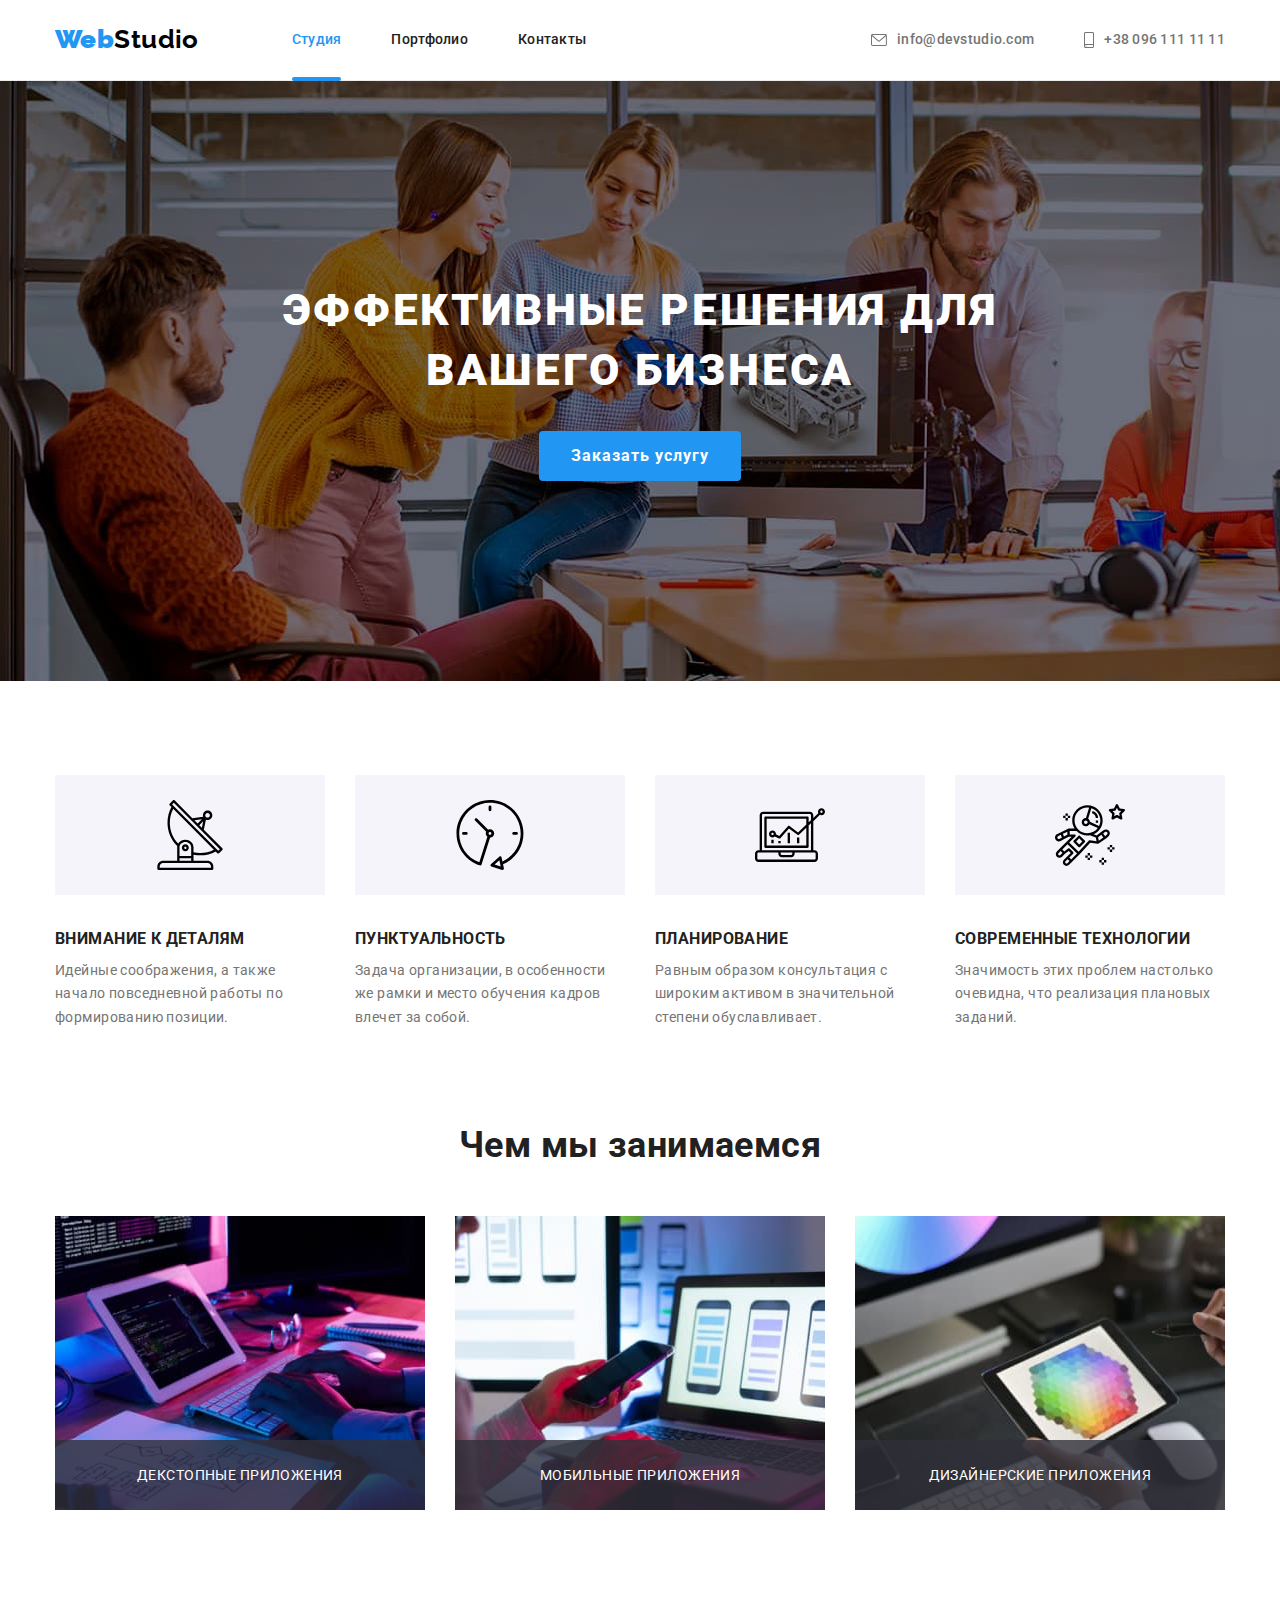
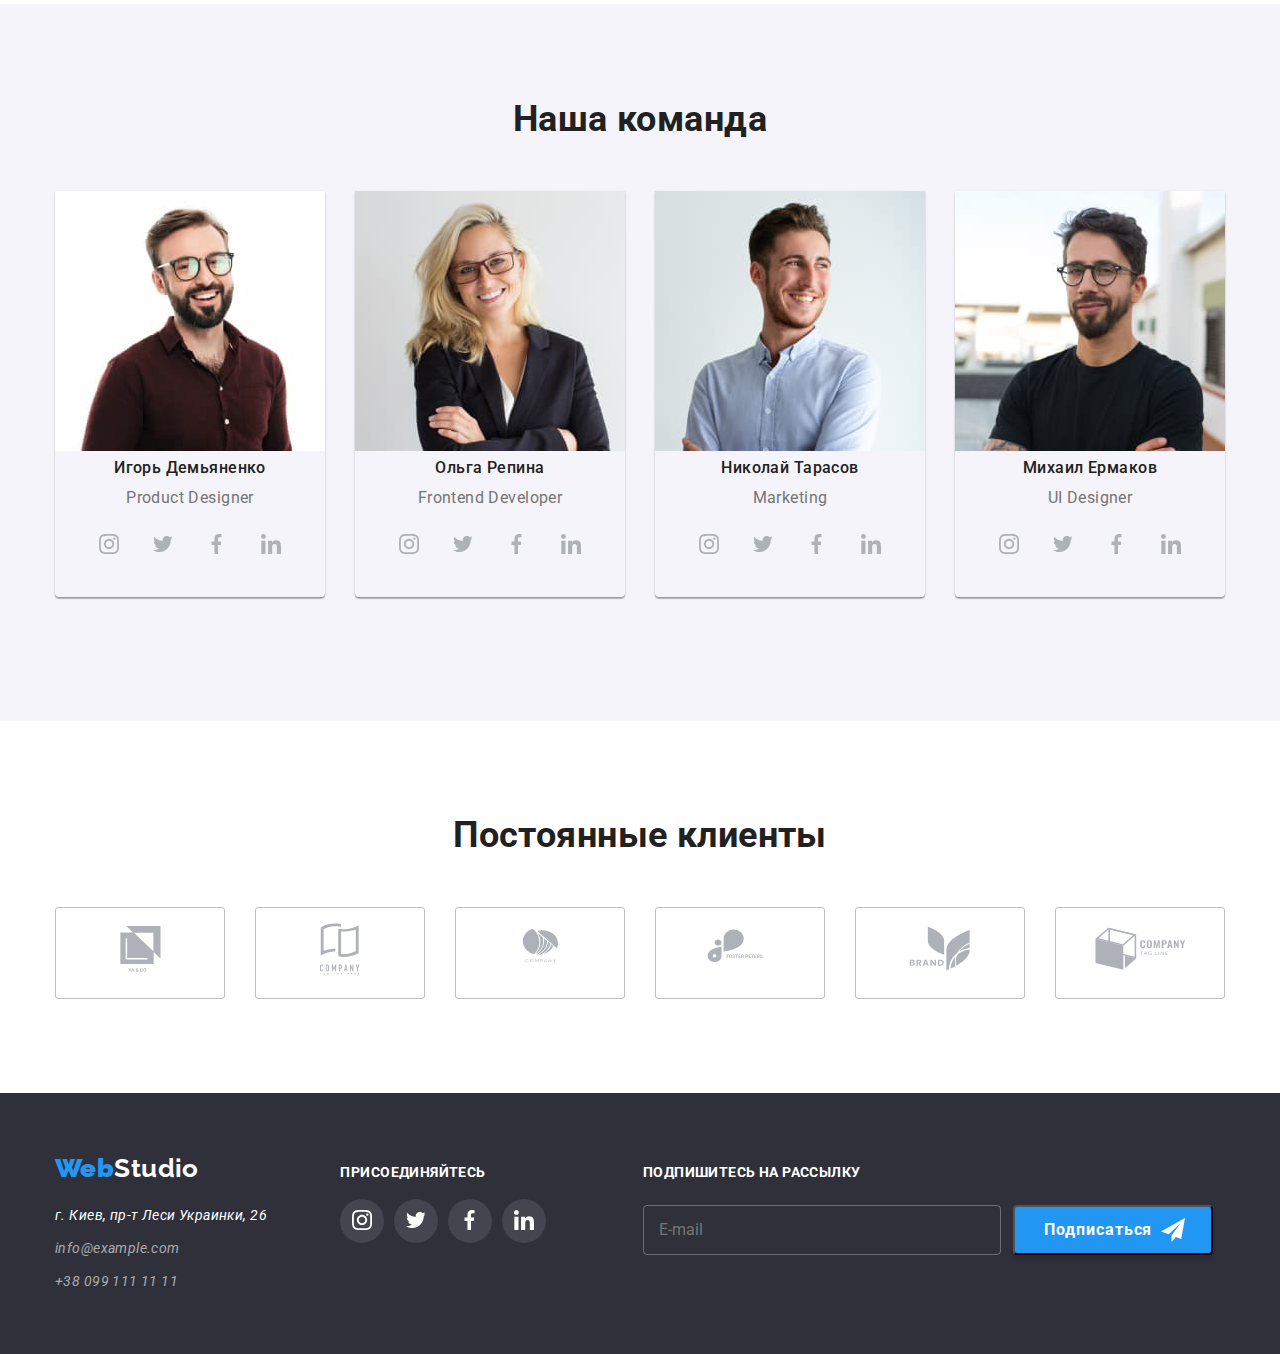
==== index.html @ 0b61c1f7 "." ====
<!DOCTYPE html>
<html lang="ru">

<head>
    <meta charset="UTF-8">
    <meta http-equiv="X-UA-Compatible" content="IE=edge">
    <meta name="viewport" content="width=device-width, initial-scale=1.0">
    <title>Studia</title>
    <link rel="stylesheet" href="https://cdnjs.cloudflare.com/ajax/libs/modern-normalize/1.1.0/modern-normalize.min.css">

    <link
        href="https://fonts.googleapis.com/css2?family=Raleway:wght@700&family=Roboto:wght@400;500;700;900&display=swap"
        rel="stylesheet">
    <link rel="stylesheet" href="./css/styles.css">
</head>

<body>
    <!-- Это шапка с навигацией -->
    <header class="header">
      <div class="container header">
          <a class="logo main" href="index.html">
        <b class="logo">Web</b>Studio</a>
    <nav class="main-nav">
    
        <ul class="main-ul">
            <li class="item current">
                <a class="link current" href="index.html">Студия </a>
            </li>
            <li class="item">
                <a class="link" href="portfolio.html">Портфолио</a>
            </li>
            <li class="item">
                <a class="link" href="#">Контакты</a>
            </li>
    
        </ul>
    </nav>
    <ul class="adrs-nav">
        <li class="item">
            <a class="link" href="">
                <svg class="icon-envelope" width="16px" height="12px"  >
                    <use href="./images/sprite.svg#envelope"   > </use>
                </svg>
                info@devstudio.com</a>
        </li>
        <li class="item">
            <a class="link" href="tel:+380961111111">
             <svg class="icon-phone" width="10px" height="16px">
                <use href="./images/sprite.svg#smartphone"> </use>
            </svg>
                +38 096 111 11 11</a></li>
    </ul>
</div>

    </header>
    <div class="line-under-header"></div>


    <main class="main">
        <!-- Блок герой -->
        <section class="section hero">
    <div class="container hero">
         <h1 class="hero-text">Эффективные решения для вашего бизнеса</h1>
        <button class="hero-btn" data-modal-open type="button">Заказать услугу</button>
    </div>
        </section>
        <section class="section benefits">
           <div class="container">
                <h2 class="benefits-main-title"> Наши преимущества</h2>
                <ul class="benefits-ul">
                    <li class="item">
                
                        <h3 class="benefits-title">
                        <svg class="icon-antenna" width="270px" height="120px">
                            <use href="./images/sprite.svg#antenna"> </use>
                        </svg>Внимание к деталям</h3>
                        <p class="benefits-text">Идейные соображения, а также начало повседневной работы по формированию позиции.</p>
                    </li>
                    <li class="item">
                        <h3 class="benefits-title">
                            <svg class="icon-clock" width="270px" height="120px">
                            <use href="./images/sprite.svg#clock"> </use>
                        </svg>Пунктуальность</h3>
                        <p class="benefits-text">Задача организации, в особенности же рамки и место обучения кадров влечет за собой.</p>
                    </li>
                    <li class="item">
                        <h3 class="benefits-title">
                            <svg class="icon-diagram" width="270px" height="120px">
                                <use href="./images/sprite.svg#diagram"> </use>
                            </svg>Планирование</h3>
                        <p class="benefits-text">Равным образом консультация с широким активом в значительной степени обуславливает.</p>
                    </li>
                    <li class="item">
                        <h3 class="benefits-title">
                            <svg class="icon-astronaut" width="270px" height="120px">
                                <use href="./images/sprite.svg#astronaut"> </use>
                            </svg>Современные технологии</h3>
                        <p class="benefits-text">Значимость этих проблем настолько очевидна, что реализация плановых заданий.</p>
                    </li>
                </ul>
           </div>
        </section>
        <section class="section works">
         <div class="container">
             <h2 class="works-title">Чем мы занимаемся</h2>
             <ul class="works-ul">
                 <li class="item">
                    <div class="works-card">
                        <img src="./images/box1.jpg" alt="Работа над проэктами" width="370" />
                         <div class="position-text">
                             <p class="works-text">ДЕКСТОПНЫЕ ПРИЛОЖЕНИЯ</p>
                        </div>
                        </div>
                    </li>
                    <li class="item">
                        <div class="works-card">
                        <img src="./images/box2.jpg" alt="Оптимизация под устройства" width="370" />
                        <div class="position-text">
                            <p class="works-text">МОБИЛЬНЫЕ ПРИЛОЖЕНИЯ</p>
                        </div>
                        </div>
                    </li>
                    <li class="item">
                    <div class="works-card">
                        <img src="./images/box3.jpg" alt="Цветокоррекция" width="370" />
                        <div class="position-text">
                            <p class="works-text">ДИЗАЙНЕРСКИЕ ПРИЛОЖЕНИЯ</p>
                        </div>
                        </div>
                    </div> 

 
                 </li>
             </ul>
         </div>
        </section>
        <section class="section workers">
            <!-- Секция с командой -->
           <div class="container">
                <h2 class="workers-main ">Наша команда</h2>
                <ul class="workers-ul">
                    <li class="item">
                        <img src="./images/img.jpg" width="270" alt="Специалист Игорь Демьяненко" />
                        <h3 class="workers-title">Игорь Демьяненко</h3>
                        <p class="workers-text">Product Designer</p>
                        <ul class="icon-workers">
                           <li class="item-icon"><a class="link-icon" href="">
                                    <svg class="icon-instagram">
                                        <use href="./images/sprite.svg#instagram"> </use>
                                    </svg>
                            </a></li> 
                            <li class="item-icon"><a class="link-icon" href="">
                                    <svg class="icon-twitter">
                                        <use href="./images/sprite.svg#twitter"> </use>
                                    </svg>
                            </a></li>
                            <li class="item-icon"><a class="link-icon" href="">
                                    <svg class="icon-facebook">
                                        <use href="./images/sprite.svg#facebook"> </use>
                                    </svg>
                            </a></li>
                            <li class="item-icon"><a class="link-icon" href="">
                                    <svg class="icon-linkedin">
                                        <use href="./images/sprite.svg#linkedin"> </use>
                                    </svg>
                            </a></li>
                        </ul>
                    </li>
                
                    <li class="item">
                        <img src="./images/img(1).jpg" width="270" alt="Специалист Ольга Репина" />
                        <h3 class="workers-title">Ольга Репина</h3>
                        <p class="workers-text">Frontend Developer</p>

                                                <ul class="icon-workers">
                                                    <li class="item-icon"><a class="link-icon" href="">
                                                            <svg class="icon-instagram">
                                                                <use href="./images/sprite.svg#instagram"> </use>
                                                            </svg>
                                                        </a>
                                                    </li>
                                                    <li class="item-icon"><a class="link-icon" href="">
                                                            <svg class="icon-twitter">
                                                                <use href="./images/sprite.svg#twitter"> </use>
                                                            </svg>
                                                        </a></li>
                                                    <li class="item-icon"><a class="link-icon" href="">
                                                            <svg class="icon-facebook">
                                                                <use href="./images/sprite.svg#facebook"> </use>
                                                            </svg>
                                                        </a></li>
                                                    <li class="item-icon"><a class="link-icon" href="">
                                                            <svg class="icon-linkedin">
                                                                <use href="./images/sprite.svg#linkedin"> </use>
                                                            </svg>
                                                        </a></li>
                                                </ul>
                    </li>
                
                    <li class="item">
                        <img src="./images/img(2).jpg" width="270" alt="Специалист Николай Тарасов" />
                        <h3 class="workers-title">Николай Тарасов</h3>
                        <p class="workers-text">Marketing</p>
                                                <ul class="icon-workers">
                                                    <li class="item-icon"><a class="link-icon" href="">
                                                            <svg class="icon-instagram">
                                                                <use href="./images/sprite.svg#instagram"> </use>
                                                            </svg>
                                                        </a></li>
                                                    <li class="item-icon"><a class="link-icon" href="">
                                                            <svg class="icon-twitter">
                                                                <use href="./images/sprite.svg#twitter"> </use>
                                                            </svg>
                                                        </a></li>
                                                    <li class="item-icon"><a class="link-icon" href="">
                                                            <svg class="icon-facebook">
                                                                <use href="./images/sprite.svg#facebook"> </use>
                                                            </svg>
                                                        </a></li>
                                                    <li class="item-icon"><a class="link-icon" href="">
                                                            <svg class="icon-linkedin">
                                                                <use href="./images/sprite.svg#linkedin"> </use>
                                                            </svg>
                                                        </a></li>
                                                    </ul>
                
                    </li>
                
                    <li class="item">
                        <img src="./images/img(3).jpg" width="270" alt="Специалист Михаил Ермаков" />
                        <h3 class="workers-title">Михаил Ермаков</h3>
                        <p class="workers-text">UI Designer
                        </p>
                                                <ul class="icon-workers">
                                                    <li class="item-icon"><a class="link-icon" href="">
                                                            <svg class="icon-instagram">
                                                                <use href="./images/sprite.svg#instagram"> </use>
                                                            </svg>
                                                        </a></li>
                                                    <li class="item-icon"><a class="link-icon" href="">
                                                            <svg class="icon-twitter">
                                                                <use href="./images/sprite.svg#twitter"> </use>
                                                            </svg>
                                                        </a></li>
                                                    <li class="item-icon"><a class="link-icon" href="">
                                                            <svg class="icon-facebook">
                                                                <use href="./images/sprite.svg#facebook"> </use>
                                                            </svg>
                                                        </a></li>
                                                    <li class="item-icon"><a class="link-icon" href="">
                                                            <svg class="icon-linkedin">
                                                                <use href="./images/sprite.svg#linkedin"> </use>
                                                            </svg>
                                                        </a></li>
                                                </ul>
                    </li>
                </ul>
           </div>
        </section>
        <section class="section">
         <div class="container">
            <h2 class="clients-title">Постоянные клиенты</h2>

            <ul class="clients-ul">
                
                <li class="item">
                    <a class="link" href="#">
                    <svg class="icon group-1">
                        <use href="./images/sprite.svg#group-1" ></use>
                    </svg>
                    </a>
                </li>
                <li class="item"><a class="link"  href="#">
                    <svg class="icon group-2">
                        <use href="./images/sprite.svg#group-2"></use>
                    </svg>
                </a></li>
                <li class="item"><a class="link"  href="#">
                    <svg class="icon group-3">
                        <use href="./images/sprite.svg#group-3"></use>
                    </svg>
                </a></li>
                <li class="item"><a class="link"  href="#">
                    <svg class="icon group-4">
                        <use href="./images/sprite.svg#group-4"></use>
                    </svg>
                </a></li>
                <li class="item"><a class="link"  href="#">
                    <svg class="icon group-5">
                        <use href="./images/sprite.svg#group-5"></use>
                    </svg>
                </a></li>
                <li class="item"><a  class="link" href="#">
                    <svg class="icon group-6">
                        <use href="./images/sprite.svg#group-6"></use>
                    </svg>
                </a></li>
            </ul>
         </div>        
        </section>
    </main>

    <footer>
    <div class="container address">

        <div class="div-address">
                <a class="logo ftr" href="index.html"><b class="logo">Web</b>Studio
                </a>
                
                <address class="address">
                    <a class="link" href="">г. Киев, пр-т Леси Украинки, 26
                    </a>
                    <a class="address-cnt" href="info@example.com">info@example.com
                    </a>
                    <a class="address-cnt" href="tel:+380991111111">+38 099 111 11 11
                    </a>
                
                </address>
        </div>
        
         <div class="join-us">
            <h2 class="footer-title">ПРИСОЕДИНЯЙТЕСЬ</h2>
            <ul class="icon-footer-ul">
                <li class="item-icon"><a class="link-icon" href="">
                           <svg class="icon-instagram footer">
                               <use href="./images/sprite.svg#instagram"> </use>
                           </svg>
                      </a></li>
                  <li class="item-icon"><a class="link-icon" href="">
                          <svg class="icon-twitter footer">
                              <use href="./images/sprite.svg#twitter"> </use>
                          </svg>
                      </a></li>
                  <li class="item-icon"><a class="link-icon" href="">
                          <svg class="icon-facebook footer">
                              <use href="./images/sprite.svg#facebook"> </use>
                          </svg>
                      </a></li>
                   <li class="item-icon"><a class="link-icon" href="">
                           <svg class="icon-linkedin footer">
                               <use href="./images/sprite.svg#linkedin"> </use>
                           </svg>
                    </a></li>
            </ul>
         </div>
         <div class="join-us-mail">
            <b class="join-text">ПОДПИШИТЕСЬ НА РАССЫЛКУ</b>
            <form  class="form-mail">
            <label>
                <input class="mail-footer" type="mail" name="mail-footer" placeholder="E-mail"> 
            </label>
            <div class="position-send-icon">
               <button type="submit" class="join-button-footer"> Подписаться</button>
                <svg class="icon-send">
                <use href="./images/sprite.svg#send"> </use>
                </svg>
            </div>
            </form>
         </div>
            

</div>

    
    </footer >
            <div class="backdrop is-hidden" data-modal>
                <div class="modal ">
                <button class="modal-btn" data-modal-close type="button">
                  <svg class="close-modal">
                       <use href="./images/sprite.svg#close-form"> </use>
                  </svg>
                </button>
                <b class="main-text-modal">Оставьте свои данные,мы вам перезвоним</b>

                <form  class="form-modal">
                <label class="form-field">Имя
                <div class="grouping-icon">
                    <input class="field" name="name" type="name" placeholder=" ">
                    <svg class="icon-modal person">
                        <use href="./images/sprite.svg#person-form"> </use>
                    </svg>
                </div>
                </label>
                <label class="form-field">Телефон
                <div class="grouping-icon">
                    <input class="field" name="tel" type="tel" placeholder=" ">
                    <svg class="icon-modal phone">
                          <use href="./images/sprite.svg#phone-form"> </use>
                    </svg>
                </div>
                </label>
                <label class="form-field">Почта
                <div class="grouping-icon">
                    <input class="field" name="mail" type="email" placeholder=" ">
                    <svg class="icon-modal mail">
                        <use href="./images/sprite.svg#email-form"> </use>
                    </svg>
                </div>
                </label>
                <label class="form-field">Комментарий
                    <textarea class="field comment" name="comment"  placeholder="Введите текст"></textarea>
                </label >
                <div class="policy-field">
                <input class="checkbox-policy" type="checkbox" name="policy" id="policy">
                <label class="policy" for="policy">
                    Соглашаюсь с рассылкой и принимаю&nbsp;&nbsp;
                    <a href="#">Условия договора</a>
                    
                
                </label>
                </div>
                <button class="modal-submit-button" type="submit">
                    Отправить
                </button>
                </form>




                
                </div>
             </div>
    <script src="./js/modal.js"></script>
</body>

</htm
---- css/styles.css ----
/* ЦВЕТ ТЕКСТА
 Часть лого цвет #2196F3 
 Вторая часть лого цвет #000000  
Заголовки и навигация цвет #212121 
 Основной цвет #757575
 Блок герой и часть адресса #ffffff
*/
:root {
  --primery-text-color: #757575;
  --tittle-text-color: #212121;
  --accent-color: #2196f3;
  --white-color: #ffffff;
  --backround-color: #e5e5e5;
  --black-color: #000000;
  --cubiec-bezier: cubic-bezier(0.4, 0, 0.2, 1);
}
body {
  background-color: #ffffff;
  color: var(--primery-text-color);
  font-family: Roboto, sans-serif;
  letter-spacing: 0.03em;
  font-size: 14px;
  line-height: 1.71;
  width: 100%;
  height: 100%;
}
ul,
p,
h1,
h2,
h3,
h4,
h5,
h6,
li,
a,
form,
input,
label {
  margin: 0;
  padding: 0;
}

.section {
  padding-top: 94px;
  padding-bottom: 94px;
}

.line-under-header {
  width: 100%;
  height: 1px;
  background-color: #ececec;
}

.container {
  width: 1200px;
  padding-left: 15px;
  padding-right: 15px;
  margin: 0 auto;
}

.container.header {
  display: flex;
  align-items: center;
  padding-top: 24px;
  padding-bottom: 25px;
}

.main-ul {
  display: flex;
  margin-left: 93px;
}

.main-ul .item:not(:last-child) {
  margin-right: 50px;
}

.main-ul .link {
  display: flex;
  text-decoration: none;
  font-weight: 500;
  line-height: 1.14;
  letter-spacing: 0.02em;

  color: var(--tittle-text-color);

  display: block;
}

/* .main-ul .link.current {
  display: block;
  position: relative;
}

.main-ul .link.current::after {
  content: 'hhh';
  display: block;
  position: absolute;
  border-radius: 2px;
  width: 100%;
  height: 4px;
  background-color: #2196f3;
  opacity: 1;
} */

.main-nav .link:hover,
.main-nav .link:focus {
  color: var(--accent-color);
}

.main-nav .main-ul,
.adrs-nav,
.works-ul,
.workers-ul,
.text-ul,
.btn-ul,
.prtfl-ul {
  list-style: none;
}

.logo {
  color: var(--accent-color);
}

.logo.main {
  color: var(--black-color);
  font-family: Raleway, sans-serif;
  font-weight: 700;
  font-size: 26px;
  line-height: 1.2;
  text-decoration: none;
}

.logo.ftr {
  color: var(--white-color);
  font-family: Raleway;
  font-weight: 700;
  font-size: 26px;
  line-height: 1.2;
  text-decoration: none;

  display: block;
  margin-bottom: 20px;
}

.adrs-nav {
  display: flex;
  margin-left: auto;
}

.adrs-nav .item:not(:last-child) {
  margin-right: 50px;
}

.adrs-nav .link {
  color: var(--primery-text-color);
  font-weight: 500;
  line-height: 1.14;
  letter-spacing: 0.02em;
  text-decoration: none;

  display: flex;
  align-items: center;
}

.icon-envelope {
  margin-right: 10px;
  fill: currentColor;
}
.icon-envelope:focus,
.icon-envelope:hover,
.icon-phone:focus,
.icon-phone:hover {
  fill: var(--accent-color);
}

.icon-phone {
  fill: currentColor;
  margin-right: 10px;
}

.adrs-nav .link:hover,
.adrs-nav .link:focus {
  color: var(--accent-color);
  fill: var(--accent-color);
}

.section.hero {
  display: flex;
  justify-content: center;
  align-items: center;
  max-width: 1600px;
  height: 600px;
  margin: auto;
  background-image: linear-gradient(
      to right,
      rgba(0, 0, 0, 0.2),
      rgba(0, 0, 0, 0.2)
    ),
    url('../images/fon.jpg');
}

.container.hero .hero-text {
  color: var(--white-color);
  font-weight: 900;
  font-size: 44px;
  line-height: 1.36;
  text-align: center;
  letter-spacing: 0.06em;
  text-transform: uppercase;

  margin-bottom: 30px;
  width: 900px;
  margin-left: auto;
  margin-right: auto;
}

.hero-btn {
  background-color: var(--accent-color);
  color: var(--white-color);
  font-weight: 700;
  font-size: 16px;
  line-height: 1.87;
  letter-spacing: 0.06em;
  display: block;
  margin: 0 auto;
  padding: 10px 32px;

  border: #2196f3;
  border-radius: 4px;
}

.benefits-ul {
  display: flex;
  list-style: none;
}

.benefits-ul .item:not(:last-child) {
  margin-right: 30px;
}

.icon-antenna,
.icon-clock,
.icon-diagram,
.icon-astronaut {
  padding: 25px 100px;
  background-color: #f5f4fa;
  margin-bottom: 30px;
}

.benefits-ul .benefits-title {
  color: var(--tittle-text-color);
  font-weight: 700;
  line-height: 1.14;
  text-transform: uppercase;
  margin-bottom: 10px;
}

.benefits-ul .benefits-text {
  line-height: 1.71;
  width: 270px;
}

.section.works {
  padding-bottom: 94px;
  padding-top: 0px;
}

.works-ul {
  display: flex;
}

.works-ul .item {
}

.works-ul .item:not(:last-child) {
  margin-right: 30px;
}

.works-card {
  position: relative;
  height: 294px;
}

.works-title {
  color: var(--tittle-text-color);
  font-weight: 700;
  font-size: 36px;
  line-height: 1.17;
  text-align: center;

  margin-bottom: 50px;
}

.works-ul .works-text {
  font-style: 700;
  font-size: 14px;
  line-height: 1;
  text-align: center;
  color: var(--white-color);
}

.position-text {
  position: absolute;
  display: flex;
  justify-content: center;
  align-items: center;
  bottom: 0%;
  left: 0%;
  width: 100%;
  height: 70px;
  background-color: rgba(47, 48, 58, 0.8);
}

.section.workers {
  background-color: #f5f4fa;
  padding-bottom: 94px;
  padding-top: 94px;
}

.workers-ul {
  display: flex;
  margin-bottom: 30px;
}

.workers-ul .item {
  margin-right: 30px;
  box-shadow: 0px 2px 1px rgba(0, 0, 0, 0.2), 0px 1px 1px rgba(0, 0, 0, 0.14),
    0px 1px 3px rgba(0, 0, 0, 0.12);
  border-bottom-right-radius: 4px;
  border-bottom-left-radius: 4px;
}

.icon-workers {
  display: flex;
  list-style: none;
  justify-content: center;
  align-items: center;
  margin-top: 16px;
  margin-bottom: 30px;
}

.icon-workers .item-icon {
  display: flex;
  justify-content: center;
  align-items: center;
  width: 44px;
  height: 44px;
}

.icon-workers .item-icon:hover,
.icon-workers .item-icon:focus {
  transition: background-color 250ms var(--cubiec-bezier);
  background-color: #2196f3;
  fill: var(--white-color);
  border-radius: 50%;
  cursor: pointer;
}

.icon-workers .item-icon:hover .icon-facebook {
  fill: var(--white-color);
}

.icon-workers .item-icon:hover .icon-instagram {
  fill: var(--white-color);
}

.icon-workers .item-icon:hover .icon-twitter {
  fill: var(--white-color);
}

.icon-workers .item-icon:hover .icon-linkedin {
  fill: var(--white-color);
}

.icon-workers .item-icon:not(:last-child) {
  margin-right: 10px;
}

.icon-facebook,
.icon-instagram,
.icon-linkedin,
.icon-twitter {
  transition: fill 250ms var(--cubiec-bezier);
  fill: #afb1b8;
  width: 20px;
  height: 20px;
  margin-top: 6px;
}

.workers-main {
  color: var(--tittle-text-color);
  font-weight: 700;
  font-size: 36px;
  line-height: 1.17;
  text-align: center;

  margin-bottom: 50px;
}

.workers-ul .workers-title {
  color: var(--tittle-text-color);
  font-weight: 500;
  font-size: 16px;
  line-height: 1.2;
  text-align: center;

  margin-bottom: 10px;
}

.workers-ul .workers-text {
  font-size: 16px;
  line-height: 1.2;
  text-align: center;
}

.clients-title {
  font-weight: 700;
  font-size: 36px;
  line-height: 1.16;
  text-align: center;
  vertical-align: top;
  color: var(--tittle-text-color);

  margin-bottom: 50px;
}

.clients-ul {
  display: flex;
  list-style: none;
}

.clients-ul .item {
  width: 170px;
  height: 92px;
  border: 1px solid rgba(0, 0, 0, 0.25);
  border-radius: 3px;

  display: flex;
  align-items: center;
  justify-content: center;
  cursor: pointer;
}

.clients-ul .item:hover,
.clients-ul .item:focus {
  border-color: var(--accent-color);
  cursor: pointer;
}

.clients-ul .item:hover .icon {
  fill: var(--accent-color);
}

.clients-ul .item:not(:last-child) {
  margin-right: 30px;
}

.icon.group-1 {
  width: 41px;
  height: 46px;
}

.icon.group-2 {
  width: 40px;
  height: 52px;
}

.icon.group-3 {
  width: 43px;
  height: 41px;
}

.icon.group-4 {
  width: 84px;
  height: 40px;
}

.icon.group-5 {
  width: 62px;
  height: 45px;
}

.icon.group-6 {
  width: 93px;
  height: 43px;
}

.icon {
  fill: #afb1b8;
}

footer {
  background-color: #2f303a;
}

.div-address {
  display: inline-flex;
  flex-direction: column;
  margin-right: 70px;
}
.join-us {
  display: inline-flex;
  flex-direction: column;
}

.icon-footer-ul {
  display: flex;
  list-style: none;
  margin-top: 20px;
}

.icon-footer-ul .item-icon {
  display: flex;
  align-items: center;
  justify-content: center;
  width: 44px;
  height: 44px;
  transition: background-color 250ms var(--cubiec-bezier);
  border-radius: 50%;
  background-color: rgba(255, 255, 255, 0.1);
}

.icon-footer-ul .item-icon:focus,
.icon-footer-ul .item-icon:hover {
  background-color: var(--accent-color);
  cursor: pointer;
}

.icon-footer-ul .item-icon:hover .icon-facebook.footer {
  fill: var(--white-color);
}

.icon-footer-ul .item-icon:hover .icon-linkedin.footer {
  fill: var(--white-color);
}

.icon-footer-ul .item-icon:hover .icon-twitter.footer {
  fill: var(--white-color);
}

.icon-footer-ul .item-icon:hover .icon-instagram.footer {
  fill: var(--white-color);
}

.icon-facebook.footer,
.icon-instagram.footer,
.icon-linkedin.footer,
.icon-twitter.footer {
  fill: var(--white-color);
}

.icon-footer-ul .item-icon:not(:last-child) {
  margin-right: 10px;
}

.footer-title {
  font-style: 700;
  font-size: 14px;
  line-height: 1.14;
  line-height: 100%;
  vertical-align: top;

  color: var(--white-color);
}

.container.address {
  padding-bottom: 60px;
  padding-top: 60px;
}

.address .address-cnt {
  margin-top: 9px;
}

.address .link {
  text-decoration: none;
  color: var(--white-color);
  line-height: 1.71;
}

.address .link:hover,
.address .link:focus {
  color: var(--accent-color);
}

.address .address-cnt {
  color: rgba(255, 255, 255, 0.6);
  line-height: 1.71;
  text-decoration: none;

  display: block;
}

.address .address-cnt:hover,
.address .address-cnt:focus {
  color: var(--accent-color);
}

/* Портфолио */
.prtfl-ul .link {
  text-decoration: none;
}

.btn-ul {
  display: flex;
  justify-content: center;
}

.btn-ul .item:not(:last-child) {
  margin-right: 8px;
}

.btn-ul .prtfl-btn {
  transition: background-color 250ms var(--cubiec-bezier),
    color 250ms var(--cubiec-bezier), box-shadow 250ms var(--cubiec-bezier);
  border: #f5f4fa;
  border-radius: 4px;
  padding: 6px 22px;
  font-family: Roboto, sans-serif;
  color: var(--tittle-text-color);
  background-color: #f5f4fa;
  font-weight: 500;
  font-size: 16px;
  line-height: 1.39;
  text-align: center;
}

.btn-ul .prtfl-btn:hover,
.btn-ul .prtfl-btn:focus {
  background-color: var(--accent-color);
  color: var(--white-color);
  box-shadow: 0px 2px 2px 0px rgba(0, 0, 0, 0.12);

  box-shadow: 0px 1px 2px 0px rgba(0, 0, 0, 0.08);

  box-shadow: 0px 3px 1px 0px rgba(0, 0, 0, 0.1);
}

.prtfl-ul {
  display: flex;
  flex-wrap: wrap;
  margin-top: 34px;
}

.prtfl-ul .item {
  width: calc((100% - 60px) / 3);
  margin-right: 30px;
  margin-bottom: 30px;
}

.prtfl-ul .item:nth-child(3n) {
  margin-right: 0px;
}

.prtfl-ul .item:nth-last-child(-n + 3) {
  margin-bottom: 0px;
}

.prtfl-ul .link {
  display: block;
  border-bottom-style: solid;
  border-color: #eeeeee;
}

.prtfl-ul .item .link:hover,
.prtfl-ul .item .link:focus {
  transition: box-shadow 250ms var(--cubiec-bezier);
  box-shadow: 0px 4px 4px 0px rgba(0, 0, 0, 0.25);
}

.prtfl-ul .prtfl-h {
  color: var(--tittle-text-color);
  font-weight: 700;
  font-size: 18px;
  line-height: 2;
  letter-spacing: 0.06em;
  padding-top: 20px;
  padding-left: 24px;
}

.prtfl-ul .prtfl-p {
  color: var(--primery-text-color);
  font-size: 16px;
  line-height: 1.87;
  padding-bottom: 20px;
  padding-left: 24px;
}

.hero-btn,
.btn-ul .prtfl-btn {
  cursor: pointer;
}

.benefits-main-title,
.prtfl {
  display: none;
}

.product-thumb {
  position: relative;
  overflow: hidden;
  height: 294px;
}

.product-action {
  position: absolute;
  left: 0;
  top: 0;
  width: 100%;
  height: 100%;
  transform: translatey(100%);
  opacity: 0;
  transition: transform 250ms var(--cubiec-bezier),
    opacity 250ms var(--cubiec-bezier);
  background-color: rgba(33, 150, 243, 0.9);
}

.link:hover .product-action {
  opacity: 1;
  transform: translatey(0);
}

.action-text {
  font-size: 18px;
  line-height: 1.33;
  text-align: left;
  vertical-align: top;
  color: var(--white-color);
  padding: 63px 22px;
}

/* //current page  */

.item.current::after {
  content: '';
  position: absolute;
  top: 45px;
  width: 100%;
  height: 4px;
  background-color: var(--accent-color);
  border-radius: 2px;
}

.item.current {
  position: relative;
  width: 100%;
}

.link.current {
  color: var(--accent-color);
}

.join-text {
  color: var(--white-color);
}

.join-us-mail {
  display: inline-flex;
  flex-direction: column;
  margin-left: 93px;
}

.join-text {
  margin-bottom: 20px;
}

.mail-footer {
  width: 358px;
  height: 50px;
  margin-right: 12px;
  padding: 15px;
  background-color: transparent;
  border: 1px solid rgba(255, 255, 255, 0.3);
  border-radius: 4px;

  font-size: 16px;
  line-height: 1.07;
  color: rgba(255, 255, 255, 0.6);
}

.join-button-footer {
  width: 200px;
  height: 50px;

  background-color: rgba(33, 150, 243, 1);
  color: rgba(255, 255, 255, 1);
  box-shadow: 0px 4px 4px 0px rgba(0, 0, 0, 0.15);
  border-radius: 4px;
  font-weight: 700;
  font-size: 16px;
  line-height: 1.6;
  letter-spacing: 0.06em;
  padding-left: 29px;
  padding-right: 76px;
}

.position-send-icon {
  position: relative;
  width: 200px;
  height: 50px;
}

.icon-send {
  position: absolute;
  top: 13px;
  right: 28px;
  z-index: 999;
  width: 24px;
  height: 24px;
  fill: var(--white-color);
}

.form-mail {
  display: flex;
}

/* Модальное окно */
.backdrop {
  position: fixed;
  top: 0;
  left: 0;
  height: 100%;
  width: 100%;
  background-color: rgba(0, 0, 0, 0.2);
}

.backdrop.is-hidden {
  opacity: 0;
  pointer-events: none;
}

.backdrop.is-hidden .modal {
  opacity: 0;
  pointer-events: none;
}

.modal {
  position: absolute;
  left: 50%;
  top: 50%;
  transform: translate(-50%, -50%);
  width: 528px;
  height: 581px;
  background-color: var(--white-color);
}

.modal-btn {
  display: flex;
  justify-content: center;
  align-items: center;
  margin: 8px 8px 0 auto;
  width: 30px;
  height: 30px;
  border-radius: 50%;
  border: 1px solid rgba(0, 0, 0, 0.1);
  background-color: transparent;
  cursor: pointer;
}

.modal-btn:hover {
  fill: #2196f3;
}

.close-modal {
  width: 11px;
  height: 11px;
}

.main-text-modal {
  display: block;
  margin: 2px 40px 12px 40px;
  font-weight: 700;
  font-size: 20px;
  line-height: 1.15;
  text-align: center;
  letter-spacing: 0.03em;
  color: var(--tittle-text-color);
}

.form-field:focus-within {
  color: var(--accent-color);
}

.field:focus {
  border: 1px solid var(--accent-color);
  outline: none;
}

.form-field {
  display: flex;
  flex-direction: column;
  margin: 0px 40px 10px 40px;

  font-weight: 400;
  font-size: 12px;
  line-height: 1.12;
  letter-spacing: 0.01em;
}

.field {
  margin-top: 4px;
  width: 448px;
  height: 40px;
  border: 1px solid rgba(33, 33, 33, 0.2);
  border-radius: 4px;
  padding-left: 42px;
}

.field.comment {
  height: 120px;
  padding: 12px 16px;
  resize: none;
}

.checkbox-policy {
  margin-right: 7px;
}

.policy-field {
  position: relative;
  margin: 20px 51px 30px 55px;
  font-weight: 400;
  font-size: 14px;
  line-height: 1.71;
  letter-spacing: 0.03em;
}

.modal-submit-button {
  width: 200px;
  height: 50px;
  margin: 0 164px 40px 164px;
  background-color: var(--accent-color);
  color: var(--white-color);
  border-color: var(--accent-color);
  border-radius: 4px;

  font-weight: 700;
  font-size: 16px;
  line-height: 1.88;
  text-align: center;
  letter-spacing: 0.06em;
}

.icon-modal {
  position: absolute;
  width: 18px;
  height: 18px;
  top: 50%;
  left: 12px;
  transform: translateY(-50%);
  color: #2196f3;
}

.grouping-icon {
  position: relative;
}

.grouping-icon:focus-within {
  fill: var(--accent-color);
}

.checkbox-policy {
  position: absolute;
  top: -9999px;
  left: -9999px;
}

.policy {
  display: flex;
  align-items: center;
  align-content: center;
  margin-left: 13px;
}

.policy::after{
  position: absolute;
  top: 15%;
  left: -9px;
  content: "";
  width: 16px;
  height: 15px;
  background-color: transparent;
  border: 2px solid rgba(33, 33, 33, 1);
  border-radius: 2px
}

.checkbox-policy:checked + .policy::after {
  background-color: #2196f3;
  background-image: url(../images/checkbox.svg);
  border: 2px solid var(--accent-color);
}
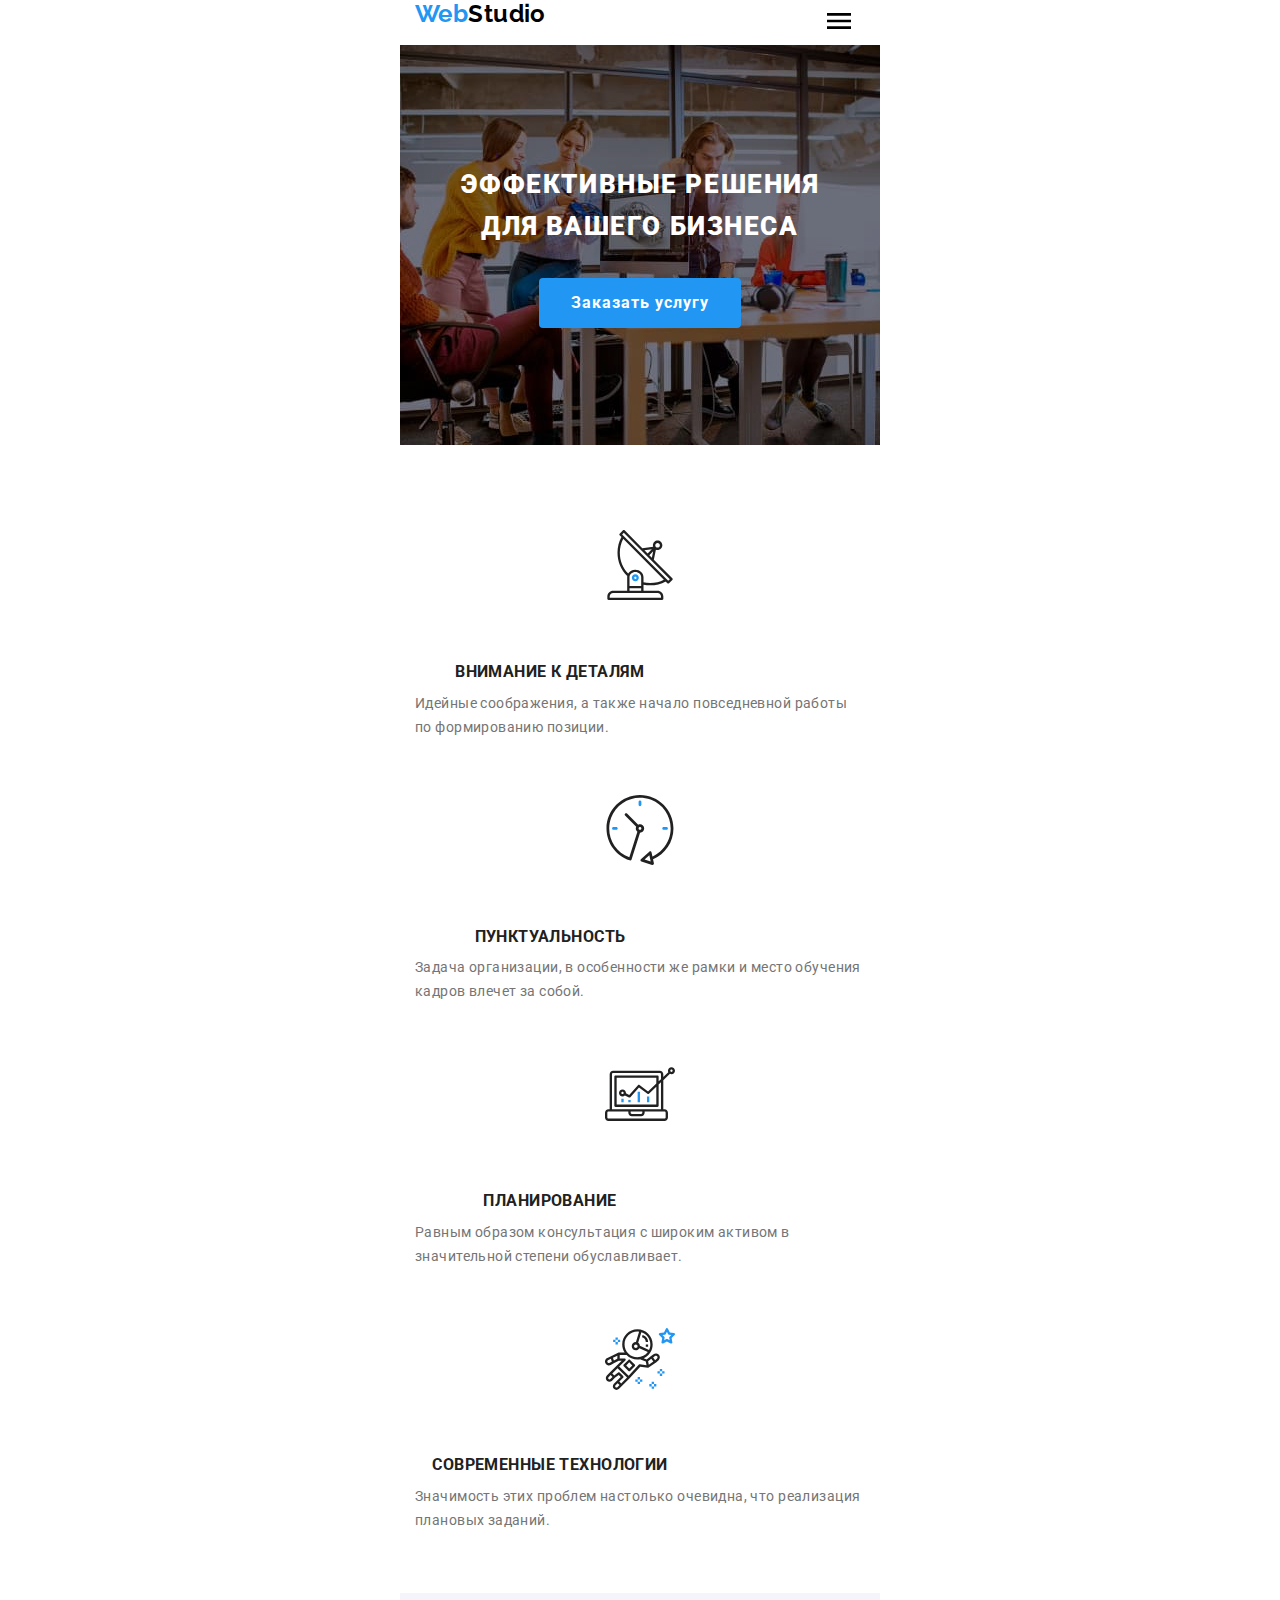
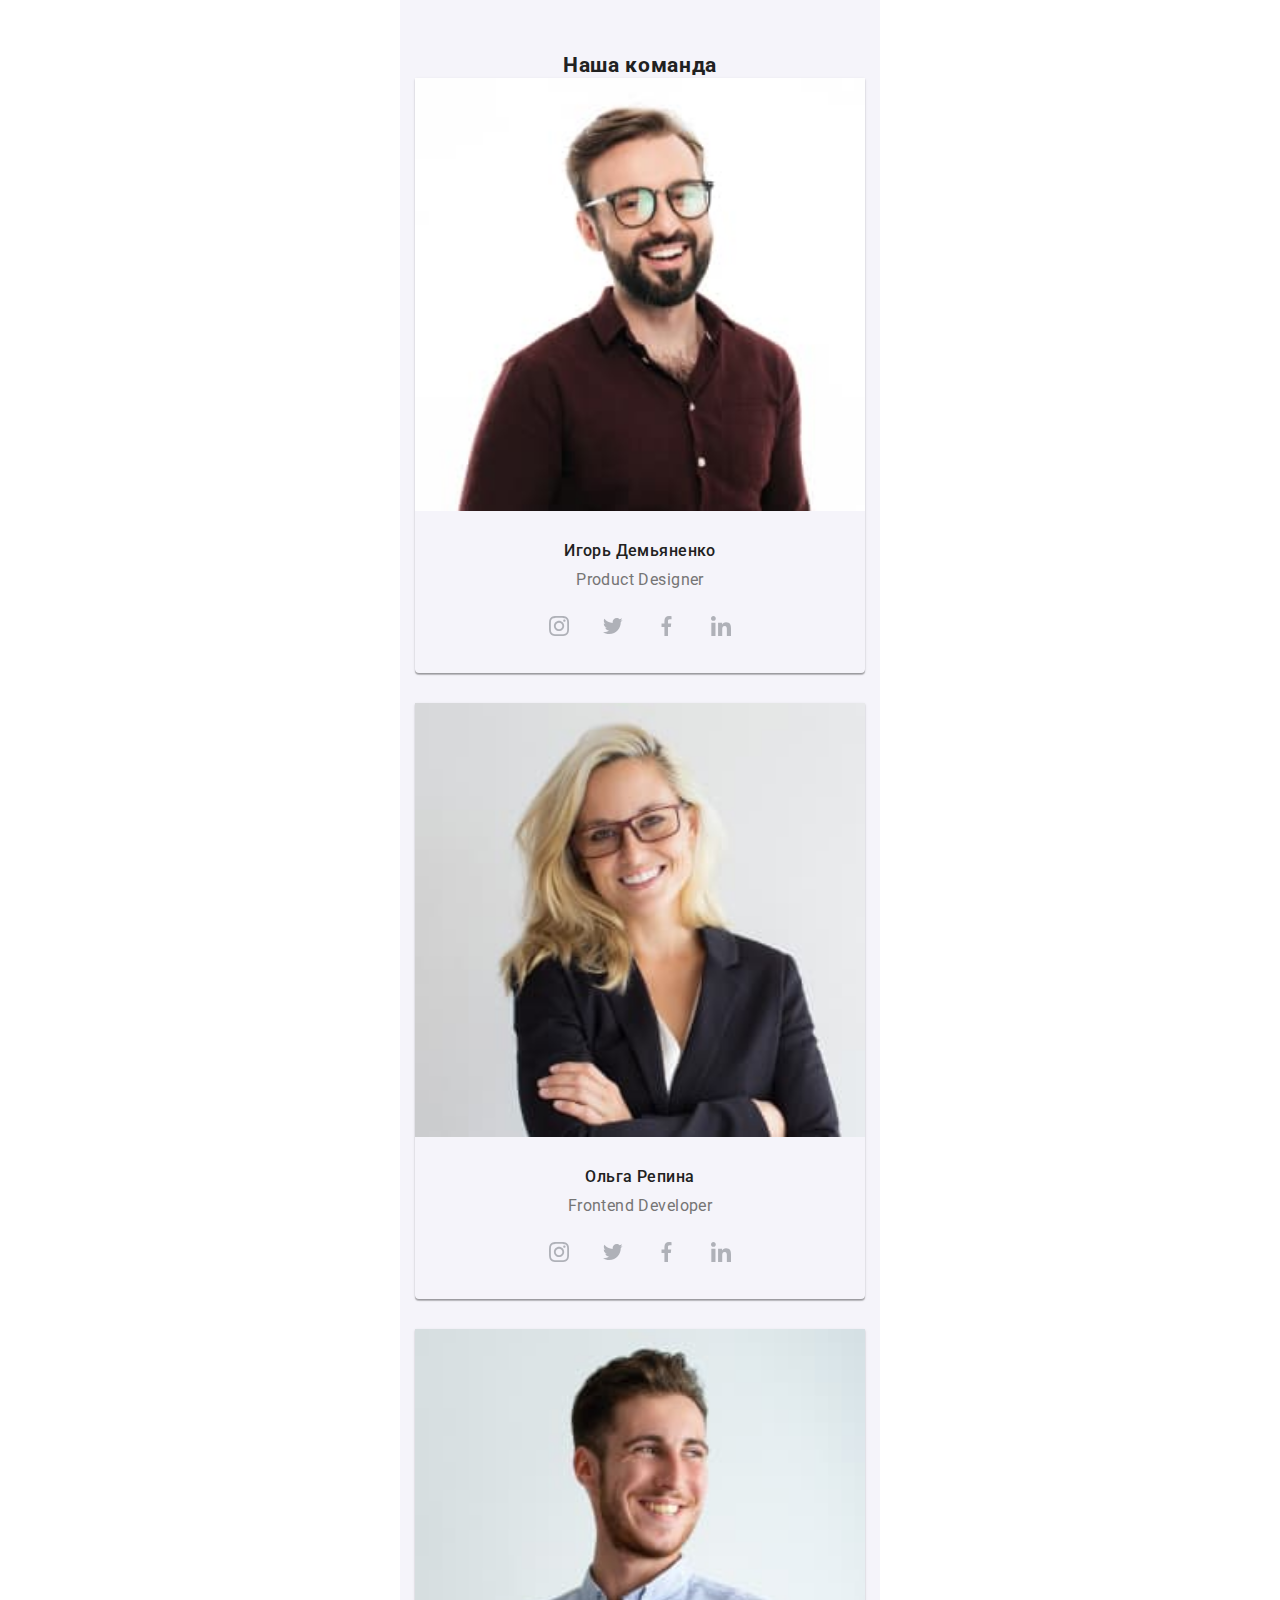
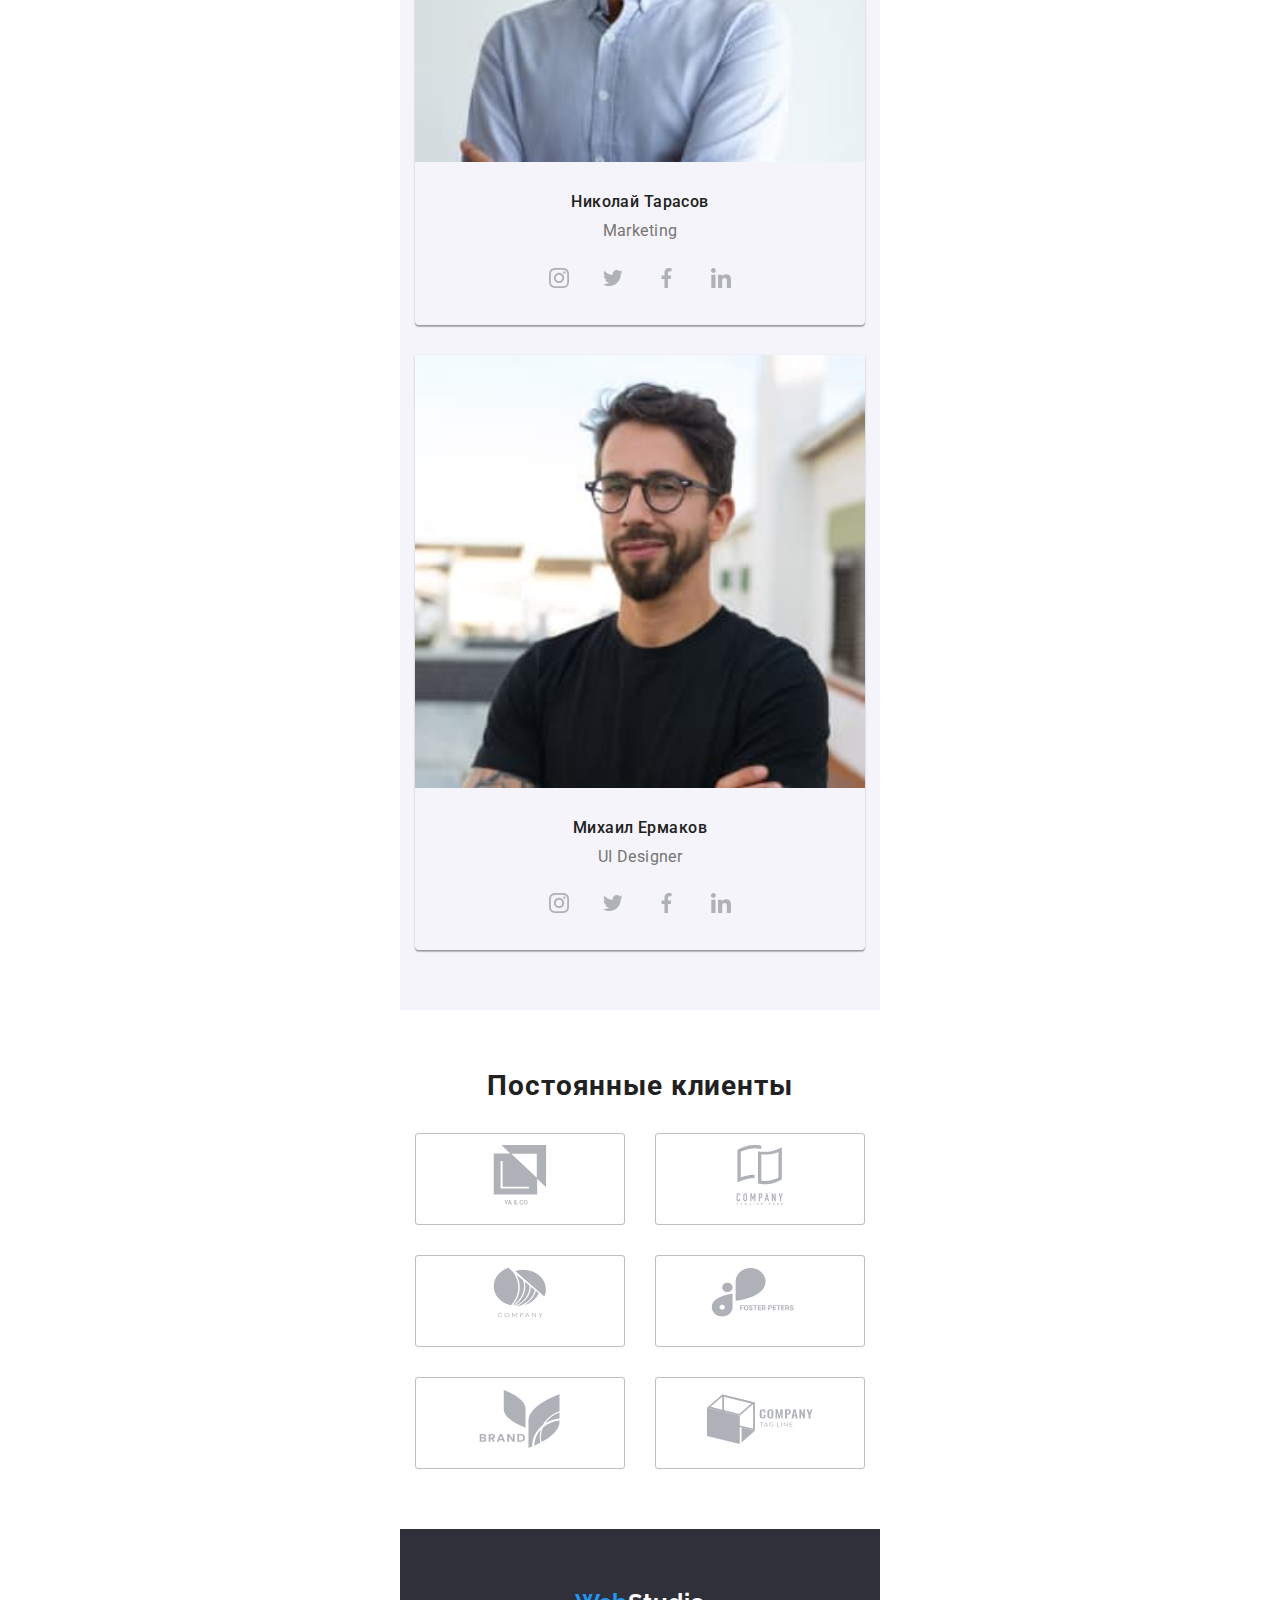
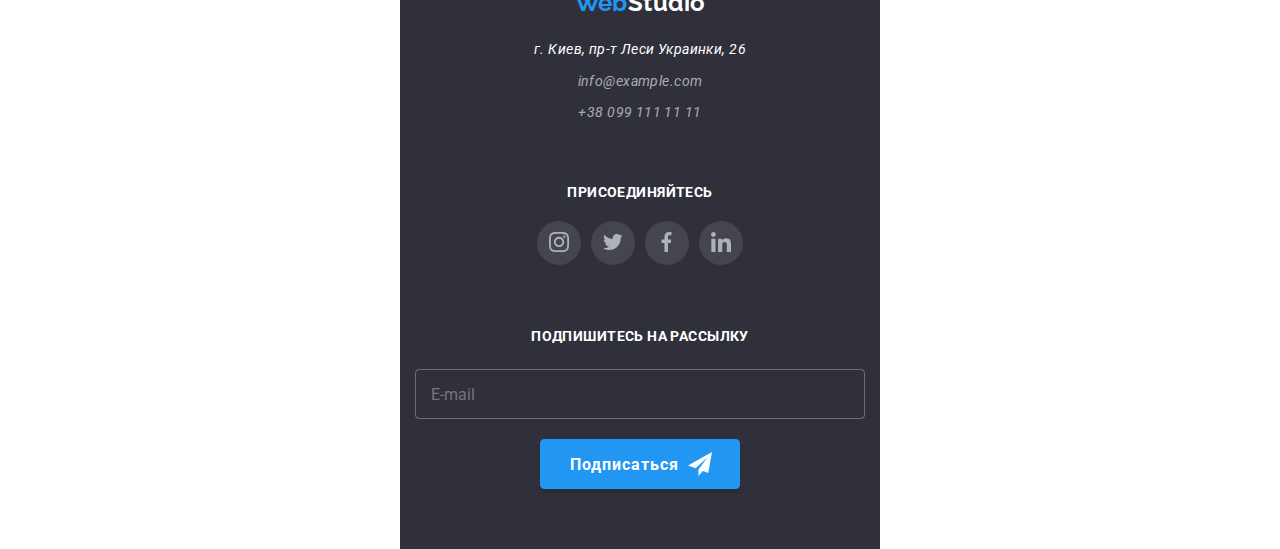
==== commit 182bb968: "." ====
--- a/index.html
+++ b/index.html
@@ -6,51 +6,78 @@
     <meta http-equiv="X-UA-Compatible" content="IE=edge">
     <meta name="viewport" content="width=device-width, initial-scale=1.0">
     <title>Studia</title>
-    <link rel="stylesheet" href="https://cdnjs.cloudflare.com/ajax/libs/modern-normalize/1.1.0/modern-normalize.min.css">
+    <link rel="stylesheet"
+        href="https://cdnjs.cloudflare.com/ajax/libs/modern-normalize/1.1.0/modern-normalize.min.css">
 
     <link
         href="https://fonts.googleapis.com/css2?family=Raleway:wght@700&family=Roboto:wght@400;500;700;900&display=swap"
         rel="stylesheet">
-    <link rel="stylesheet" href="./css/styles.css">
+    <link rel="stylesheet" href="./css/main.min.css">
 </head>
 
 <body>
     <!-- Это шапка с навигацией -->
     <header class="header">
-      <div class="container header">
-          <a class="logo main" href="index.html">
-        <b class="logo">Web</b>Studio</a>
-    <nav class="main-nav">
-    
-        <ul class="main-ul">
-            <li class="item current">
-                <a class="link current" href="index.html">Студия </a>
-            </li>
-            <li class="item">
-                <a class="link" href="portfolio.html">Портфолио</a>
-            </li>
-            <li class="item">
-                <a class="link" href="#">Контакты</a>
-            </li>
-    
-        </ul>
-    </nav>
-    <ul class="adrs-nav">
-        <li class="item">
-            <a class="link" href="">
-                <svg class="icon-envelope" width="16px" height="12px"  >
-                    <use href="./images/sprite.svg#envelope"   > </use>
+        <div class="container container--header ">
+            <a class="logo logo--header" href="index.html">
+                <b class=" logo ">Web</b>Studio</a>
+            <button class="burger-button" data-menu-button type="button" aria-expanded="false"
+                aria-controls="menu-container">
+                <svg aria-label="Переключатель мобильного меню" width="40px" height="40px">
+                    <use class="menu-close" href="./images/sprite.svg#close-burger"></use>
+                    <use class="menu-open" href="./images/sprite.svg#open-burger"></use>
                 </svg>
-                info@devstudio.com</a>
-        </li>
-        <li class="item">
-            <a class="link" href="tel:+380961111111">
-             <svg class="icon-phone" width="10px" height="16px">
-                <use href="./images/sprite.svg#smartphone"> </use>
-            </svg>
-                +38 096 111 11 11</a></li>
-    </ul>
-</div>
+            </button>
+            <div class="burger-menu" data-menu>
+                <nav class="navigation">
+
+                    <ul class="navigation__list">
+                        <li class="navigation__item navigation__item--current">
+                            <a class="navigation__link navigation__link--current" href="index.html">Студия </a>
+                        </li>
+                        <li class="navigation__item">
+                            <a class="navigation__link" href="portfolio.html">Портфолио</a>
+                        </li>
+                        <li class="navigation__item">
+                            <a class="navigation__link" href="#">Контакты</a>
+                        </li>
+
+                    </ul>
+                </nav>
+                <ul class="header-contacts">
+                    <li class="header-contacts__item">
+                        <a class="header-contacts__link header-contacts__link--mail" href="">
+                            <svg class="header__icon" width="16px" height="12px">
+                                <use href="./images/sprite.svg#envelope"> </use>
+                            </svg>
+                            info@devstudio.com</a>
+                    </li>
+                    <li class="header-contacts__item">
+                        <a class="header-contacts__link " href="tel:+380961111111">
+                            <svg class="header__icon" width="10px" height="16px">
+                                <use href="./images/sprite.svg#smartphone"> </use>
+                            </svg>
+                            +38 096 111 11 11</a>
+                    </li>
+                </ul>
+
+                <ul class="burger-social">
+                    <li class="burger-social__item">
+                        <a class="burger-social__link" href="">Instagram</a>
+                    </li>
+                    <li class="burger-social__item">
+                        <a class="burger-social__link" href="">Twitter</a>
+                    </li>
+                    <li class="burger-social__item">
+                        <a class="burger-social__link" href="">Facebook</a>
+                    </li>
+                    <li class="burger-social__item">
+                        <a class="burger-social__link" href="">LinkedIn</a>
+                    </li>
+                </ul>
+            </div>
+        </div>
+
 
     </header>
     <div class="line-under-header"></div>
@@ -58,369 +85,406 @@
 
     <main class="main">
         <!-- Блок герой -->
-        <section class="section hero">
-    <div class="container hero">
-         <h1 class="hero-text">Эффективные решения для вашего бизнеса</h1>
-        <button class="hero-btn" data-modal-open type="button">Заказать услугу</button>
-    </div>
+        <section class="section section--hero">
+            <div clacc="hero">
+                <h1 class="hero__text">Эффективные решения для вашего бизнеса</h1>
+                <button class="hero__btn data-modal-open" data-modal-open type="button">Заказать услугу</button>
+            </div>
         </section>
-        <section class="section benefits">
-           <div class="container">
-                <h2 class="benefits-main-title"> Наши преимущества</h2>
-                <ul class="benefits-ul">
-                    <li class="item">
-                
-                        <h3 class="benefits-title">
-                        <svg class="icon-antenna" width="270px" height="120px">
-                            <use href="./images/sprite.svg#antenna"> </use>
-                        </svg>Внимание к деталям</h3>
-                        <p class="benefits-text">Идейные соображения, а также начало повседневной работы по формированию позиции.</p>
-                    </li>
-                    <li class="item">
-                        <h3 class="benefits-title">
-                            <svg class="icon-clock" width="270px" height="120px">
-                            <use href="./images/sprite.svg#clock"> </use>
-                        </svg>Пунктуальность</h3>
-                        <p class="benefits-text">Задача организации, в особенности же рамки и место обучения кадров влечет за собой.</p>
-                    </li>
-                    <li class="item">
-                        <h3 class="benefits-title">
-                            <svg class="icon-diagram" width="270px" height="120px">
+        <section class="section section-benefits">
+            <div class="container">
+                <h2 class="section__main-title"> Наши преимущества</h2>
+                <ul class="benefits">
+
+                    <li class="benefits__item">
+                        <div class="benefits__background">
+                            <svg class="benefits__icon" width="270px" height="120px">
+                                <use href="./images/sprite.svg#antenna"> </use>
+                            </svg>
+                        </div>
+                        <h3 class="benefits__title">Внимание к деталям</h3>
+                        <p class="benefits__text">Идейные соображения, а также начало повседневной работы по
+                            формированию позиции.</p>
+                    </li>
+                    <li class="benefits__item">
+                        <div class="benefits__background">
+                            <svg class="benefits__icon" width="270px" height="120px">
+                                <use href="./images/sprite.svg#clock"> </use>
+                            </svg>
+                        </div>
+                        <h3 class="benefits__title">Пунктуальность</h3>
+                        <p class="benefits__text">Задача организации, в особенности же рамки и место обучения кадров
+                            влечет за собой.</p>
+                    </li>
+                    <li class="benefits__item">
+                        <div class="benefits__background">
+                            <svg class="benefits__icon" width="270px" height="120px">
                                 <use href="./images/sprite.svg#diagram"> </use>
-                            </svg>Планирование</h3>
-                        <p class="benefits-text">Равным образом консультация с широким активом в значительной степени обуславливает.</p>
-                    </li>
-                    <li class="item">
-                        <h3 class="benefits-title">
-                            <svg class="icon-astronaut" width="270px" height="120px">
+                            </svg>
+                        </div>
+                        <h3 class="benefits__title">Планирование</h3>
+                        <p class="benefits__text">Равным образом консультация с широким активом в значительной степени
+                            обуславливает.</p>
+                    </li>
+                    <li class="benefits__item">
+                        <div class="benefits__background">
+                            <svg class="benefits__icon" width="270px" height="120px">
                                 <use href="./images/sprite.svg#astronaut"> </use>
-                            </svg>Современные технологии</h3>
-                        <p class="benefits-text">Значимость этих проблем настолько очевидна, что реализация плановых заданий.</p>
-                    </li>
-                </ul>
-           </div>
+                            </svg>
+                        </div>
+                        <h3 class="benefits__title">Современные технологии</h3>
+                        <p class="benefits__text">Значимость этих проблем настолько очевидна, что реализация плановых
+                            заданий.</p>
+                    </li>
+                </ul>
+            </div>
         </section>
-        <section class="section works">
-         <div class="container">
-             <h2 class="works-title">Чем мы занимаемся</h2>
-             <ul class="works-ul">
-                 <li class="item">
-                    <div class="works-card">
-                        <img src="./images/box1.jpg" alt="Работа над проэктами" width="370" />
-                         <div class="position-text">
-                             <p class="works-text">ДЕКСТОПНЫЕ ПРИЛОЖЕНИЯ</p>
-                        </div>
-                        </div>
-                    </li>
-                    <li class="item">
-                        <div class="works-card">
-                        <img src="./images/box2.jpg" alt="Оптимизация под устройства" width="370" />
-                        <div class="position-text">
-                            <p class="works-text">МОБИЛЬНЫЕ ПРИЛОЖЕНИЯ</p>
-                        </div>
-                        </div>
-                    </li>
-                    <li class="item">
-                    <div class="works-card">
-                        <img src="./images/box3.jpg" alt="Цветокоррекция" width="370" />
-                        <div class="position-text">
-                            <p class="works-text">ДИЗАЙНЕРСКИЕ ПРИЛОЖЕНИЯ</p>
-                        </div>
-                        </div>
-                    </div> 
-
- 
-                 </li>
-             </ul>
-         </div>
+        <section class="section section--works">
+            <div class="container">
+                <h2 class="works__title">Чем мы занимаемся</h2>
+                <ul class="works__list">
+                    <li class="works__item">
+                        <div class="works__card">
+                            <img src="./images/box1.jpg" alt="Работа над проэктами" width="370" />
+                            <div class="works__position-text">
+                                <p class="works__text">ДЕКСТОПНЫЕ ПРИЛОЖЕНИЯ</p>
+                            </div>
+                        </div>
+                    </li>
+                    <li class="works__item">
+                        <div class="works__card">
+                            <img src="./images/box2.jpg" alt="Оптимизация под устройства" width="370" />
+                            <div class="works__position-text">
+                                <p class="works__text">МОБИЛЬНЫЕ ПРИЛОЖЕНИЯ</p>
+                            </div>
+                        </div>
+                    </li>
+                    <li class="works__item">
+                        <div class="works__card">
+                            <img src="./images/box3.jpg" alt="Цветокоррекция" width="370" />
+                            <div class="works__position-text">
+                                <p class="works__text">ДИЗАЙНЕРСКИЕ ПРИЛОЖЕНИЯ</p>
+                            </div>
+                        </div>
+            </div>
+
+
+            </li>
+            </ul>
+            </div>
         </section>
-        <section class="section workers">
+        <section class="section section--workers">
             <!-- Секция с командой -->
-           <div class="container">
-                <h2 class="workers-main ">Наша команда</h2>
-                <ul class="workers-ul">
-                    <li class="item">
-                        <img src="./images/img.jpg" width="270" alt="Специалист Игорь Демьяненко" />
-                        <h3 class="workers-title">Игорь Демьяненко</h3>
-                        <p class="workers-text">Product Designer</p>
-                        <ul class="icon-workers">
-                           <li class="item-icon"><a class="link-icon" href="">
-                                    <svg class="icon-instagram">
+            <div class="container">
+                <h2 class="workers__main-title ">Наша команда</h2>
+                <ul class="workers__list">
+                    <li class="workers__item">
+                        <div class="workers-thumb">
+                            <img srcset="./images/igor-270.jpg 1x,
+                             ./images/igor-540.jpg 2x,
+                             ./images/igor-810.jpg 3x" src="./images/igor.jpg" width="270"
+                                alt="Специалист Игорь Демьяненко" />
+                        </div>
+                        <h3 class="workers__title">Игорь Демьяненко</h3>
+                        <p class="workers__text">Product Designer</p>
+                        <ul class="social-icon">
+                            <li class="social-icon__item"><a class="link-icon" href="">
+                                    <svg class="social-icon__element">
                                         <use href="./images/sprite.svg#instagram"> </use>
                                     </svg>
-                            </a></li> 
-                            <li class="item-icon"><a class="link-icon" href="">
-                                    <svg class="icon-twitter">
+                                </a></li>
+                            <li class="social-icon__item"><a class="social-icons__link" href="">
+                                    <svg class="social-icon__element">
                                         <use href="./images/sprite.svg#twitter"> </use>
                                     </svg>
-                            </a></li>
-                            <li class="item-icon"><a class="link-icon" href="">
-                                    <svg class="icon-facebook">
+                                </a></li>
+                            <li class="social-icon__item"><a class="social-icons__link" href="">
+                                    <svg class="social-icon__element">
                                         <use href="./images/sprite.svg#facebook"> </use>
                                     </svg>
-                            </a></li>
-                            <li class="item-icon"><a class="link-icon" href="">
-                                    <svg class="icon-linkedin">
+                                </a></li>
+                            <li class="social-icon__item"><a class="social-icons__link" href="">
+                                    <svg class="social-icon__element">
                                         <use href="./images/sprite.svg#linkedin"> </use>
                                     </svg>
-                            </a></li>
+                                </a></li>
                         </ul>
                     </li>
-                
-                    <li class="item">
-                        <img src="./images/img(1).jpg" width="270" alt="Специалист Ольга Репина" />
-                        <h3 class="workers-title">Ольга Репина</h3>
-                        <p class="workers-text">Frontend Developer</p>
-
-                                                <ul class="icon-workers">
-                                                    <li class="item-icon"><a class="link-icon" href="">
-                                                            <svg class="icon-instagram">
-                                                                <use href="./images/sprite.svg#instagram"> </use>
-                                                            </svg>
-                                                        </a>
-                                                    </li>
-                                                    <li class="item-icon"><a class="link-icon" href="">
-                                                            <svg class="icon-twitter">
-                                                                <use href="./images/sprite.svg#twitter"> </use>
-                                                            </svg>
-                                                        </a></li>
-                                                    <li class="item-icon"><a class="link-icon" href="">
-                                                            <svg class="icon-facebook">
-                                                                <use href="./images/sprite.svg#facebook"> </use>
-                                                            </svg>
-                                                        </a></li>
-                                                    <li class="item-icon"><a class="link-icon" href="">
-                                                            <svg class="icon-linkedin">
-                                                                <use href="./images/sprite.svg#linkedin"> </use>
-                                                            </svg>
-                                                        </a></li>
-                                                </ul>
-                    </li>
-                
-                    <li class="item">
-                        <img src="./images/img(2).jpg" width="270" alt="Специалист Николай Тарасов" />
-                        <h3 class="workers-title">Николай Тарасов</h3>
-                        <p class="workers-text">Marketing</p>
-                                                <ul class="icon-workers">
-                                                    <li class="item-icon"><a class="link-icon" href="">
-                                                            <svg class="icon-instagram">
-                                                                <use href="./images/sprite.svg#instagram"> </use>
-                                                            </svg>
-                                                        </a></li>
-                                                    <li class="item-icon"><a class="link-icon" href="">
-                                                            <svg class="icon-twitter">
-                                                                <use href="./images/sprite.svg#twitter"> </use>
-                                                            </svg>
-                                                        </a></li>
-                                                    <li class="item-icon"><a class="link-icon" href="">
-                                                            <svg class="icon-facebook">
-                                                                <use href="./images/sprite.svg#facebook"> </use>
-                                                            </svg>
-                                                        </a></li>
-                                                    <li class="item-icon"><a class="link-icon" href="">
-                                                            <svg class="icon-linkedin">
-                                                                <use href="./images/sprite.svg#linkedin"> </use>
-                                                            </svg>
-                                                        </a></li>
-                                                    </ul>
-                
-                    </li>
-                
-                    <li class="item">
-                        <img src="./images/img(3).jpg" width="270" alt="Специалист Михаил Ермаков" />
-                        <h3 class="workers-title">Михаил Ермаков</h3>
-                        <p class="workers-text">UI Designer
+
+                    <li class="workers__item">
+                        <div class="workers-thumb">
+                            <img srcset="./images/olga-270.jpg 1x,
+                             ./images/olga-540.jpg 2x,
+                             ./images/olga-810.jpg 3x" src="./images/olga.jpg" width="270"
+                                alt="Специалист Ольга Репина" />
+                        </div>
+                        <h3 class="workers__title">Ольга Репина</h3>
+                        <p class="workers__text">Frontend Developer</p>
+
+                        <ul class="social-icon">
+                            <li class="social-icon__item"><a class="link-icon" href="">
+                                    <svg class="social-icon__element">
+                                        <use href="./images/sprite.svg#instagram"> </use>
+                                    </svg>
+                                </a>
+                            </li>
+                            <li class="social-icon__item"><a class="link-icon" href="">
+                                    <svg class="social-icon__element">
+                                        <use href="./images/sprite.svg#twitter"> </use>
+                                    </svg>
+                                </a></li>
+                            <li class="social-icon__item"><a class="link-icon" href="">
+                                    <svg class="social-icon__element">
+                                        <use href="./images/sprite.svg#facebook"> </use>
+                                    </svg>
+                                </a></li>
+                            <li class="social-icon__item"><a class="link-icon" href="">
+                                    <svg class="social-icon__element">
+                                        <use href="./images/sprite.svg#linkedin"> </use>
+                                    </svg>
+                                </a></li>
+                        </ul>
+                    </li>
+
+                    <li class="workers__item">
+                        <div class="workers-thumb">
+                            <img srcset="./images/nikolay-270.jpg 1x,
+                             ./images/nikolay-540.jpg 2x,
+                             ./images/nikolay-810.jpg 3x" src="./images/nikolay.jpg" width="270"
+                                alt="Специалист Николай Тарасов" />
+
+                        </div>
+                        <h3 class="workers__title">Николай Тарасов</h3>
+                        <p class="workers__text">Marketing</p>
+                        <ul class="social-icon">
+                            <li class="social-icon__item"><a class="link-icon" href="">
+                                    <svg class="social-icon__element">
+                                        <use href="./images/sprite.svg#instagram"> </use>
+                                    </svg>
+                                </a></li>
+                            <li class="social-icon__item"><a class="link-icon" href="">
+                                    <svg class="social-icon__element">
+                                        <use href="./images/sprite.svg#twitter"> </use>
+                                    </svg>
+                                </a></li>
+                            <li class="social-icon__item"><a class="link-icon" href="">
+                                    <svg class="social-icon__element">
+                                        <use href="./images/sprite.svg#facebook"> </use>
+                                    </svg>
+                                </a></li>
+                            <li class="social-icon__item"><a class="link-icon" href="">
+                                    <svg class="social-icon__element">
+                                        <use href="./images/sprite.svg#linkedin"> </use>
+                                    </svg>
+                                </a></li>
+                        </ul>
+
+                    </li>
+
+                    <li class="workers__item">
+                        <div class="workers-thumb">
+                            <img srcset="./images/mikhail-270.jpg 1x,
+                             ./images/mikhail-540.jpg 2x,
+                             ./images/mikhail-810.jpg 3x" src="./images/mikhail-270.jpg" width="270"
+                                alt="Специалист Михаил Ермаков" />
+                        </div>
+                        <h3 class="workers__title">Михаил Ермаков</h3>
+                        <p class="workers__text">UI Designer
                         </p>
-                                                <ul class="icon-workers">
-                                                    <li class="item-icon"><a class="link-icon" href="">
-                                                            <svg class="icon-instagram">
-                                                                <use href="./images/sprite.svg#instagram"> </use>
-                                                            </svg>
-                                                        </a></li>
-                                                    <li class="item-icon"><a class="link-icon" href="">
-                                                            <svg class="icon-twitter">
-                                                                <use href="./images/sprite.svg#twitter"> </use>
-                                                            </svg>
-                                                        </a></li>
-                                                    <li class="item-icon"><a class="link-icon" href="">
-                                                            <svg class="icon-facebook">
-                                                                <use href="./images/sprite.svg#facebook"> </use>
-                                                            </svg>
-                                                        </a></li>
-                                                    <li class="item-icon"><a class="link-icon" href="">
-                                                            <svg class="icon-linkedin">
-                                                                <use href="./images/sprite.svg#linkedin"> </use>
-                                                            </svg>
-                                                        </a></li>
-                                                </ul>
-                    </li>
-                </ul>
-           </div>
+                        <ul class="social-icon">
+                            <li class="social-icon__item"><a class="link-icon" href="">
+                                    <svg class="social-icon__element">
+                                        <use href="./images/sprite.svg#instagram"> </use>
+                                    </svg>
+                                </a></li>
+                            <li class="social-icon__item"><a class="link-icon" href="">
+                                    <svg class="social-icon__element">
+                                        <use href="./images/sprite.svg#twitter"> </use>
+                                    </svg>
+                                </a></li>
+                            <li class="social-icon__item"><a class="link-icon" href="">
+                                    <svg class="social-icon__element">
+                                        <use href="./images/sprite.svg#facebook"> </use>
+                                    </svg>
+                                </a></li>
+                            <li class="social-icon__item"><a class="link-icon" href="">
+                                    <svg class="social-icon__element">
+                                        <use href="./images/sprite.svg#linkedin"> </use>
+                                    </svg>
+                                </a></li>
+                        </ul>
+                    </li>
+                </ul>
+            </div>
         </section>
         <section class="section">
-         <div class="container">
-            <h2 class="clients-title">Постоянные клиенты</h2>
-
-            <ul class="clients-ul">
-                
-                <li class="item">
-                    <a class="link" href="#">
-                    <svg class="icon group-1">
-                        <use href="./images/sprite.svg#group-1" ></use>
-                    </svg>
-                    </a>
-                </li>
-                <li class="item"><a class="link"  href="#">
-                    <svg class="icon group-2">
-                        <use href="./images/sprite.svg#group-2"></use>
-                    </svg>
-                </a></li>
-                <li class="item"><a class="link"  href="#">
-                    <svg class="icon group-3">
-                        <use href="./images/sprite.svg#group-3"></use>
-                    </svg>
-                </a></li>
-                <li class="item"><a class="link"  href="#">
-                    <svg class="icon group-4">
-                        <use href="./images/sprite.svg#group-4"></use>
-                    </svg>
-                </a></li>
-                <li class="item"><a class="link"  href="#">
-                    <svg class="icon group-5">
-                        <use href="./images/sprite.svg#group-5"></use>
-                    </svg>
-                </a></li>
-                <li class="item"><a  class="link" href="#">
-                    <svg class="icon group-6">
-                        <use href="./images/sprite.svg#group-6"></use>
-                    </svg>
-                </a></li>
-            </ul>
-         </div>        
+            <div class="container">
+                <h2 class="clients">Постоянные клиенты</h2>
+
+                <ul class="clients__list">
+
+                    <li class="clients__item">
+                        <a class="clients__link" href="#">
+                            <svg class="clients__icon">
+                                <use href="./images/sprite.svg#group-1"></use>
+                            </svg>
+                        </a>
+                    </li>
+                    <li class="clients__item"><a class="clients__link" href="#">
+                            <svg class="clients__icon">
+                                <use href="./images/sprite.svg#group-2"></use>
+                            </svg>
+                        </a></li>
+                    <li class="clients__item"><a class="clients__link" href="#">
+                            <svg class="clients__icon">
+                                <use href="./images/sprite.svg#group-3"></use>
+                            </svg>
+                        </a></li>
+                    <li class="clients__item"><a class="clients__link" href="#">
+                            <svg class="clients__icon">
+                                <use href="./images/sprite.svg#group-4"></use>
+                            </svg>
+                        </a></li>
+                    <li class="clients__item"><a class="clients__link" href="#">
+                            <svg class="clients__icon">
+                                <use href="./images/sprite.svg#group-5"></use>
+                            </svg>
+                        </a></li>
+                    <li class="clients__item"><a class="clients__link" href="#">
+                            <svg class="clients__icon">
+                                <use href="./images/sprite.svg#group-6"></use>
+                            </svg>
+                        </a></li>
+                </ul>
+            </div>
         </section>
     </main>
 
     <footer>
-    <div class="container address">
-
-        <div class="div-address">
-                <a class="logo ftr" href="index.html"><b class="logo">Web</b>Studio
+        <div class="container container--footer">
+
+            <div class="div-address">
+                <a class="logo logo--footer" href="index.html"><b class="logo">Web</b>Studio
                 </a>
-                
+
                 <address class="address">
-                    <a class="link" href="">г. Киев, пр-т Леси Украинки, 26
+                    <a class="address__link" href="">г. Киев, пр-т Леси Украинки, 26
                     </a>
-                    <a class="address-cnt" href="info@example.com">info@example.com
+                    <a class="address__contact" href="info@example.com">info@example.com
                     </a>
-                    <a class="address-cnt" href="tel:+380991111111">+38 099 111 11 11
+                    <a class="address__contact" href="tel:+380991111111">+38 099 111 11 11
                     </a>
-                
+
                 </address>
+            </div>
+
+            <div class="social-div">
+                <h2 class="social__title">ПРИСОЕДИНЯЙТЕСЬ</h2>
+                <ul class="social-icon social-icon--footer">
+                    <li class="social-icon__item social-icon__item--footer"><a
+                            class="social-icon__link social-icon__link--footer" href="">
+                            <svg class="social-icon__element social-icon__element--footer">
+                                <use href="./images/sprite.svg#instagram"> </use>
+                            </svg>
+                        </a></li>
+                    <li class="social-icon__item social-icon__item--footer"><a
+                            class="social-icon__link social-icon__link--footer" href="">
+                            <svg class="social-icon__element social-icon__element--footer" ">
+                              <use href=" ./images/sprite.svg#twitter"> </use>
+                            </svg>
+                        </a></li>
+                    <li class="social-icon__item social-icon__item--footer"><a
+                            class="social-icon__link social-icon__link--footer" href="">
+                            <svg class="social-icon__element social-icon__element--footer">
+                                <use href="./images/sprite.svg#facebook"> </use>
+                            </svg>
+                        </a></li>
+                    <li class="social-icon__item social-icon__item--footer"><a
+                            class="social-icon__link social-icon__link--footer" href="">
+                            <svg class="social-icon__element social-icon__element--footer">
+                                <use href="./images/sprite.svg#linkedin"> </use>
+                            </svg>
+                        </a></li>
+                </ul>
+            </div>
+            <div class="join-us">
+                <b class="join-us__text">ПОДПИШИТЕСЬ НА РАССЫЛКУ</b>
+                <form class="join-us__enter-mail">
+                    <label>
+                        <input class="join-us__mail" type="mail" name="mail-footer" placeholder="E-mail">
+                    </label>
+                    <div class="position-send-icon">
+                        <button type="submit" class="join-us__btn"> Подписаться</button>
+                        <svg class="join-us__send-icon">
+                            <use href="./images/sprite.svg#send"> </use>
+                        </svg>
+                    </div>
+                </form>
+            </div>
+
+
         </div>
-        
-         <div class="join-us">
-            <h2 class="footer-title">ПРИСОЕДИНЯЙТЕСЬ</h2>
-            <ul class="icon-footer-ul">
-                <li class="item-icon"><a class="link-icon" href="">
-                           <svg class="icon-instagram footer">
-                               <use href="./images/sprite.svg#instagram"> </use>
-                           </svg>
-                      </a></li>
-                  <li class="item-icon"><a class="link-icon" href="">
-                          <svg class="icon-twitter footer">
-                              <use href="./images/sprite.svg#twitter"> </use>
-                          </svg>
-                      </a></li>
-                  <li class="item-icon"><a class="link-icon" href="">
-                          <svg class="icon-facebook footer">
-                              <use href="./images/sprite.svg#facebook"> </use>
-                          </svg>
-                      </a></li>
-                   <li class="item-icon"><a class="link-icon" href="">
-                           <svg class="icon-linkedin footer">
-                               <use href="./images/sprite.svg#linkedin"> </use>
-                           </svg>
-                    </a></li>
-            </ul>
-         </div>
-         <div class="join-us-mail">
-            <b class="join-text">ПОДПИШИТЕСЬ НА РАССЫЛКУ</b>
-            <form  class="form-mail">
-            <label>
-                <input class="mail-footer" type="mail" name="mail-footer" placeholder="E-mail"> 
-            </label>
-            <div class="position-send-icon">
-               <button type="submit" class="join-button-footer"> Подписаться</button>
-                <svg class="icon-send">
-                <use href="./images/sprite.svg#send"> </use>
+    </footer>
+    <div class=" backdrope  is-hidden data-modal" data-modal>
+        <div class="modal">
+            <button class="modal__close-btn data-modal-close" data-modal-close type="button">
+                <svg class="modal__close-icon">
+                    <use href="./images/sprite.svg#close-form"> </use>
                 </svg>
-            </div>
-            </form>
-         </div>
-            
-
-</div>
-
-    
-    </footer >
-            <div class="backdrop is-hidden" data-modal>
-                <div class="modal ">
-                <button class="modal-btn" data-modal-close type="button">
-                  <svg class="close-modal">
-                       <use href="./images/sprite.svg#close-form"> </use>
-                  </svg>
-                </button>
-                <b class="main-text-modal">Оставьте свои данные,мы вам перезвоним</b>
-
-                <form  class="form-modal">
-                <label class="form-field">Имя
-                <div class="grouping-icon">
-                    <input class="field" name="name" type="name" placeholder=" ">
-                    <svg class="icon-modal person">
-                        <use href="./images/sprite.svg#person-form"> </use>
-                    </svg>
+            </button>
+            <b class="modal__title">Оставьте свои данные,мы вам перезвоним</b>
+
+            <form class="form">
+                <label class="form__label">Имя
+                    <div class="grouping-icon">
+                        <input class="form__field" name="name" type="name" placeholder=" ">
+                        <svg class="form__register-icon">
+                            <use href="./images/sprite.svg#person-form"> </use>
+                        </svg>
+                    </div>
+                </label>
+                <label class="form__label">Телефон
+                    <div class="grouping-icon">
+                        <input class="form__field" name="tel" type="tel" placeholder=" ">
+                        <svg class="form__register-icon ">
+                            <use href="./images/sprite.svg#phone-form"> </use>
+                        </svg>
+                    </div>
+                </label>
+                <label class="form__label">Почта
+                    <div class="grouping-icon">
+                        <input class="form__field" name="mail" type="email" placeholder=" ">
+                        <svg class="form__register-icon">
+                            <use href="./images/sprite.svg#email-form"> </use>
+                        </svg>
+                    </div>
+                </label>
+                <label class="form__label">Комментарий
+                    <textarea class="form__field form__field--comment" name="comment"
+                        placeholder="Введите текст"></textarea>
+                </label>
+                <div class="policy">
+                    <input class="policy__checkbox" type="checkbox" name="policy" id="policy">
+                    <label class="policy__label" for="policy">
+                        Соглашаюсь с рассылкой и принимаю&nbsp;&nbsp;
+                        <a href="#">Условия договора</a>
+
+
+                    </label>
                 </div>
-                </label>
-                <label class="form-field">Телефон
-                <div class="grouping-icon">
-                    <input class="field" name="tel" type="tel" placeholder=" ">
-                    <svg class="icon-modal phone">
-                          <use href="./images/sprite.svg#phone-form"> </use>
-                    </svg>
-                </div>
-                </label>
-                <label class="form-field">Почта
-                <div class="grouping-icon">
-                    <input class="field" name="mail" type="email" placeholder=" ">
-                    <svg class="icon-modal mail">
-                        <use href="./images/sprite.svg#email-form"> </use>
-                    </svg>
-                </div>
-                </label>
-                <label class="form-field">Комментарий
-                    <textarea class="field comment" name="comment"  placeholder="Введите текст"></textarea>
-                </label >
-                <div class="policy-field">
-                <input class="checkbox-policy" type="checkbox" name="policy" id="policy">
-                <label class="policy" for="policy">
-                    Соглашаюсь с рассылкой и принимаю&nbsp;&nbsp;
-                    <a href="#">Условия договора</a>
-                    
-                
-                </label>
-                </div>
-                <button class="modal-submit-button" type="submit">
+                <button class="modal__send-btn" type="submit">
                     Отправить
                 </button>
-                </form>
-
-
-
-
-                
-                </div>
-             </div>
+            </form>
+
+
+
+
+
+        </div>
+    </div>
     <script src="./js/modal.js"></script>
+    <script src="./js/burger-menu.js"> </script>
 </body>
 
-</htm    +</html>--- a/css/main.min.css
+++ b/css/main.min.css
@@ -0,0 +1,2 @@
+ul,p,h1,h2,h3,h4,h5,h6,li,a,form,input,label{margin:0;padding:0}button,a{cursor:pointer}ul{list-style:none}a{text-decoration:none}body{width:100%;height:100%;background-color:white;color:#757575;font-family:Roboto, sans-serif;letter-spacing:0.03em;font-size:14px;line-height:1.71}@media screen and (min-width: 200px){section{width:480px;margin:0 auto}}.section{padding:60px 0}.container{padding-left:15px;padding-right:15px;margin:0 auto}@media screen and (min-width: 200px){.container{width:480px}}.container--header{display:-webkit-box;display:-ms-flexbox;display:flex;position:relative}.burger-menu{display:none;position:fixed;top:0;left:0;width:100%;height:100%;background-color:#fff;text-align:center}.burger-menu.is-open{display:block;pointer-events:initial;-ms-touch-action:none;touch-action:none}.burger-button{margin-left:auto;border:none;background-color:transparent;z-index:2}.burger-button.is-open .menu-close{display:block}.burger-button.is-open .menu-open{display:none;z-index:1}.menu-close{display:none;display:1}@media screen and (max-width: 767px){.navigation__list{display:-webkit-box;display:-ms-flexbox;display:flex;-webkit-box-orient:vertical;-webkit-box-direction:normal;-ms-flex-direction:column;flex-direction:column;margin-bottom:302px}}.navigation__item{display:-webkit-inline-box;display:-ms-inline-flexbox;display:inline-flex;margin-left:40px}.navigation__item:not(:last-child){margin-bottom:32px}.navigation__item:first-child{margin-top:48px}.navigation__link{color:#212121;font-weight:500;font-size:40px;line-height:1.17;letter-spacing:0.02em}.header-contacts{display:-webkit-box;display:-ms-flexbox;display:flex;-webkit-box-orient:vertical;-webkit-box-direction:reverse;-ms-flex-direction:column-reverse;flex-direction:column-reverse;margin-bottom:64px}@media screen and (max-width: 767px){.header-contacts__item{display:-webkit-inline-box;display:-ms-inline-flexbox;display:inline-flex;margin-left:40px}.header-contacts__item:not(:first-child){margin-bottom:32px}}.header-contacts__link{color:#2196f3;font-weight:500;font-size:34px;line-height:1.15;letter-spacing:0.02em}.header-contacts__link--mail{color:#757575;font-size:24px;line-height:1.2;letter-spacing:0.02em}.header__icon{display:none}.burger-social{display:none}@media screen and (max-width: 767px){.burger-social{display:-webkit-box;display:-ms-flexbox;display:flex}}.burger-social__item{padding:0 10px 0 10px}.burger-social__item:not(:last-child){border-right:1px solid #757575}.burger-social__item:first-child{margin-left:40px}.burger-social__link{color:#2196f3;font-weight:500;font-size:18px;line-height:1.22}.logo{color:#2196f3;font-family:Raleway,sans-serif;font-weight:700;font-size:24px;line-height:1.2}@media screen and (max-width: 767px){.logo{display:inline-block;padding-top:8px;padding-bottom:8px}}.logo--header{color:#000}.logo--footer{margin:0 auto 20px auto;color:#fff}.section--hero{display:block;width:480px;height:400px;background-image:-webkit-gradient(linear, left top, right top, from(rgba(0,0,0,0.2)), to(rgba(0,0,0,0.2))),url("../../images/hero-mobile-400.jpg");background-image:linear-gradient(to right, rgba(0,0,0,0.2), rgba(0,0,0,0.2)),url("../../images/hero-mobile-400.jpg");background-size:480px 400px;margin:0 auto}@media (-webkit-min-device-pixel-ratio: 2), (min-resolution: 192dpi), (min-resolution: 2dppx){.section--hero{background-image:url("../../images/hero-mobile-800.jpg")}}.hero__text{margin:58px auto 30px auto;width:360px;color:#fff;font-weight:900;font-size:26px;line-height:1.63;text-align:center;letter-spacing:0.06em;text-transform:uppercase}.hero__btn{display:block;margin:0  auto 58px auto;padding:10px 32px;border:#2196f3;border-radius:4px;color:#fff;background-color:#2196f3;font-weight:700;font-size:16px;line-height:1.87;letter-spacing:0.06em}.section__main-title{position:absolute;top:-9999999px;left:-9999999px}.benefits__background{margin-bottom:30px}@media screen and (max-width: 767px){.benefits__background{height:120px;background-color:#F5F4FA;width:450px}}.benefits__icon{width:70px;height:70px;margin:25px 190px}@media screen and (max-width: 767px){.benefits__icon{height:70px;margin:25px 190px;width:70px}}.benefits__title{width:270px;margin-bottom:10px;color:#212121;text-align:center;font-weight:700;line-height:1.14;text-transform:uppercase}@media screen and (max-width: 767px){.benefits__title{font-size:14px;margin:0 auto 10px auto}}@media screen and (max-width: 767px){.benefits__item{width:450px}}.benefits__item:not(:last-child){margin-bottom:30px}.section--works{display:none}.section--workers{background-color:#f5f4fa}.workers__item{-webkit-box-shadow:0px 2px 1px rgba(0,0,0,0.2),0px 1px 1px rgba(0,0,0,0.14),0px 1px 3px rgba(0,0,0,0.12);box-shadow:0px 2px 1px rgba(0,0,0,0.2),0px 1px 1px rgba(0,0,0,0.14),0px 1px 3px rgba(0,0,0,0.12);border-bottom-right-radius:4px;border-bottom-left-radius:4px}.workers__item:not(:last-child){margin-bottom:30px}.workers__main-title{color:#212121;font-weight:700;line-height:1.17;text-align:center;letter-spacing:0.03em}@media screen and (max-width: 767px){.workers__main-title{margin:0 auto 30px auto;font-size:28px}}.workers-thumb{margin-bottom:30px}@media screen and (max-width: 767px){.workers-thumb{width:450px}}img{display:block;width:100%;height:auto}.workers__title{margin:0 auto 10px auto;color:#212121;font-weight:500;font-size:16px;line-height:1.2;text-align:center}.workers__text{font-size:16px;line-height:1.2;text-align:center}.clients{margin-bottom:30px;color:#212121;font-weight:700;font-size:28px;line-height:1.16;text-align:center;letter-spacing:0.03em}.clients__icon{fill:#afb1b8;width:106px;height:60px}.clients__list{display:-webkit-box;display:-ms-flexbox;display:flex;-ms-flex-wrap:wrap;flex-wrap:wrap;margin:-15px}.clients__item{display:-webkit-box;display:-ms-flexbox;display:flex;-webkit-box-align:center;-ms-flex-align:center;align-items:center;-webkit-box-pack:center;-ms-flex-pack:center;justify-content:center;width:calc((100% - 4 * 15px) / 2);height:92px;margin:15px;border:1px solid rgba(0,0,0,0.25);border-radius:3px}.clients__item:focus,.clients__item:hover{border-color:#2196f3}.clients__item:hover .clients__icon{fill:#2196f3}.social-icon__item{display:-webkit-box;display:-ms-flexbox;display:flex;-webkit-box-pack:center;-ms-flex-pack:center;justify-content:center;-webkit-box-align:center;-ms-flex-align:center;align-items:center;width:44px;height:44px;border-radius:50%;margin-bottom:24px}.social-icon__item:hover,.social-icon__item:focus{-webkit-transition:background-color 250ms cubic-bezier(0.4, 0, 0.2, 1);transition:background-color 250ms cubic-bezier(0.4, 0, 0.2, 1);background-color:#2196f3;fill:#fff}.social-icon__item:not(:last-child){margin-right:10px}.social-icon__item--footer{background-color:rgba(255,255,255,0.1);margin-bottom:0}.social-icon{display:-webkit-box;display:-ms-flexbox;display:flex;-webkit-box-pack:center;-ms-flex-pack:center;justify-content:center;-webkit-box-align:center;-ms-flex-align:center;align-items:center;margin-top:16px}.social-icon--footer{margin-top:20px;margin-bottom:60px}.social-icon__element{width:20px;height:20px;margin-top:6px;fill:#afb1b8}.social-icon__element--footer{fill:#fff}.container--footer{background-color:#2f303a;padding-top:60px;padding-bottom:60px}.div-address{display:-webkit-box;display:-ms-flexbox;display:flex;-webkit-box-orient:vertical;-webkit-box-direction:normal;-ms-flex-direction:column;flex-direction:column}.address{display:-webkit-box;display:-ms-flexbox;display:flex;-webkit-box-orient:vertical;-webkit-box-direction:normal;-ms-flex-direction:column;flex-direction:column;-webkit-box-align:center;-ms-flex-align:center;align-items:center;margin-bottom:60px}.address__contact{margin-top:8px;color:rgba(255,255,255,0.6);line-height:1.71}.address__contact:hover,.address__contact:focus{color:#2196f3}.address__link{color:#fff;line-height:1.71}.address__link:hover,.address__link:hover{color:#2196f3}.social-div{display:-webkit-box;display:-ms-flexbox;display:flex;-webkit-box-orient:vertical;-webkit-box-direction:normal;-ms-flex-direction:column;flex-direction:column}.social__title{margin:0 auto}.social__title{color:#fff;margin:0 auto;font-style:700;font-size:14px;line-height:1.14}.join-us{display:-webkit-box;display:-ms-flexbox;display:flex;-webkit-box-orient:vertical;-webkit-box-direction:normal;-ms-flex-direction:column;flex-direction:column}.join-us__text{color:#fff;margin:0 auto 20px auto}.join-us__mail{width:450px;height:50px;margin-bottom:20px;padding:15px;color:rgba(255,255,255,0.6);background-color:transparent;border:1px solid rgba(255,255,255,0.3);border-radius:4px;font-size:16px;line-height:1.07}.join-us__btn{width:200px;height:50px;padding-left:29px;padding-right:76px;color:#fff;background-color:#2196f3;-webkit-box-shadow:0px 4px 4px 0px rgba(0,0,0,0.15);box-shadow:0px 4px 4px 0px rgba(0,0,0,0.15);border:1px solid #2196f3;border-radius:4px;font-weight:700;font-size:16px;line-height:1.6;letter-spacing:0.06em}.position-send-icon{display:-webkit-box;display:-ms-flexbox;display:flex;margin:0 auto;position:relative;width:200px;height:50px}.join-us__send-icon{position:absolute;top:13px;right:28px;z-index:999;width:24px;height:24px;fill:#fff}.backdrope{position:fixed;top:0;left:0;height:100%;width:100%;background-color:rgba(0,0,0,0.2)}.backdrope.is-hidden{opacity:0;pointer-events:none}.backdrope.is-hidden .modal{opacity:0;pointer-events:none}.modal{position:absolute;left:50%;top:50%;-webkit-transform:translate(-50%, -50%);transform:translate(-50%, -50%);background-color:#fff;z-index:3}@media screen and (max-width: 767px){.modal{width:450px;height:609px}}.modal__close-btn{display:-webkit-box;display:-ms-flexbox;display:flex;-webkit-box-pack:center;-ms-flex-pack:center;justify-content:center;-webkit-box-align:center;-ms-flex-align:center;align-items:center;margin:8px 8px 0 auto;width:30px;height:30px;border-radius:50%;border:1px solid rgba(0,0,0,0.1);background-color:transparent}.modal__close-btn:hover,.modal__close-btn:focus{fill:#2196f3}.modal__close-icon{width:11px;height:11px}.modal__title{display:block;margin:2px 40px 12px 40px;color:#212121;font-weight:700;font-size:20px;line-height:1.15;text-align:center;letter-spacing:0.03em}.form__field{margin-top:4px;padding-left:42px;border:1px solid rgba(33,33,33,0.2);border-radius:4px}.form__field:focus{border:1px solid #2196f3;outline:none}@media screen and (max-width: 767px){.form__field{width:370px;height:40px}}.form__label{display:-webkit-box;display:-ms-flexbox;display:flex;-webkit-box-orient:vertical;-webkit-box-direction:normal;-ms-flex-direction:column;flex-direction:column;margin:0px 40px 10px 40px;font-weight:400;font-size:12px;line-height:1.12;letter-spacing:0.01em}.form__label:focus-within{color:#2196f3}.form__register-icon{position:absolute;top:50%;left:12px;width:18px;height:18px;margin-top:2px;-webkit-transform:translateY(-50%);transform:translateY(-50%);color:#2196f3}.grouping-icon{position:relative}.grouping-icon:focus-within{fill:#2196f3}.form__field--comment{height:120px;padding:12px 16px;resize:none}.policy{position:relative;margin:20px 40px 30px 60px;font-weight:400;font-size:14px;line-height:1.71;letter-spacing:0.03em}.policy__checkbox{position:absolute;top:-9999px;left:-9999px}.policy__label{display:-webkit-box;display:-ms-flexbox;display:flex;-webkit-box-align:center;-ms-flex-align:center;align-items:center;-ms-flex-line-pack:center;align-content:center;letter-spacing:0.03em}.policy__label::after{position:absolute;content:"";width:16px;height:15px;background-color:transparent;border:2px solid #212121;border-radius:2px}@media screen and (max-width: 767px){.policy__label{font-size:12px;line-height:1.1}.policy__label::after{left:-6%}}.policy__checkbox:checked+.policy__label::after{background-color:#2196f3;background-image:url(../images/checkbox.svg);background-repeat:no-repeat;border:2px solid #2196f3}.modal__send-btn{width:200px;height:50px;margin:0 125px 40px 125px;background-color:#2196f3;color:#fff;border:1px solid transparent;border-radius:4px;-webkit-box-shadow:0px 4px 4px rgba(0,0,0,0.25);box-shadow:0px 4px 4px rgba(0,0,0,0.25);font-weight:700;font-size:16px;line-height:1.88;text-align:center;letter-spacing:0.06em}
+/*# sourceMappingURL=main.min.css.map */